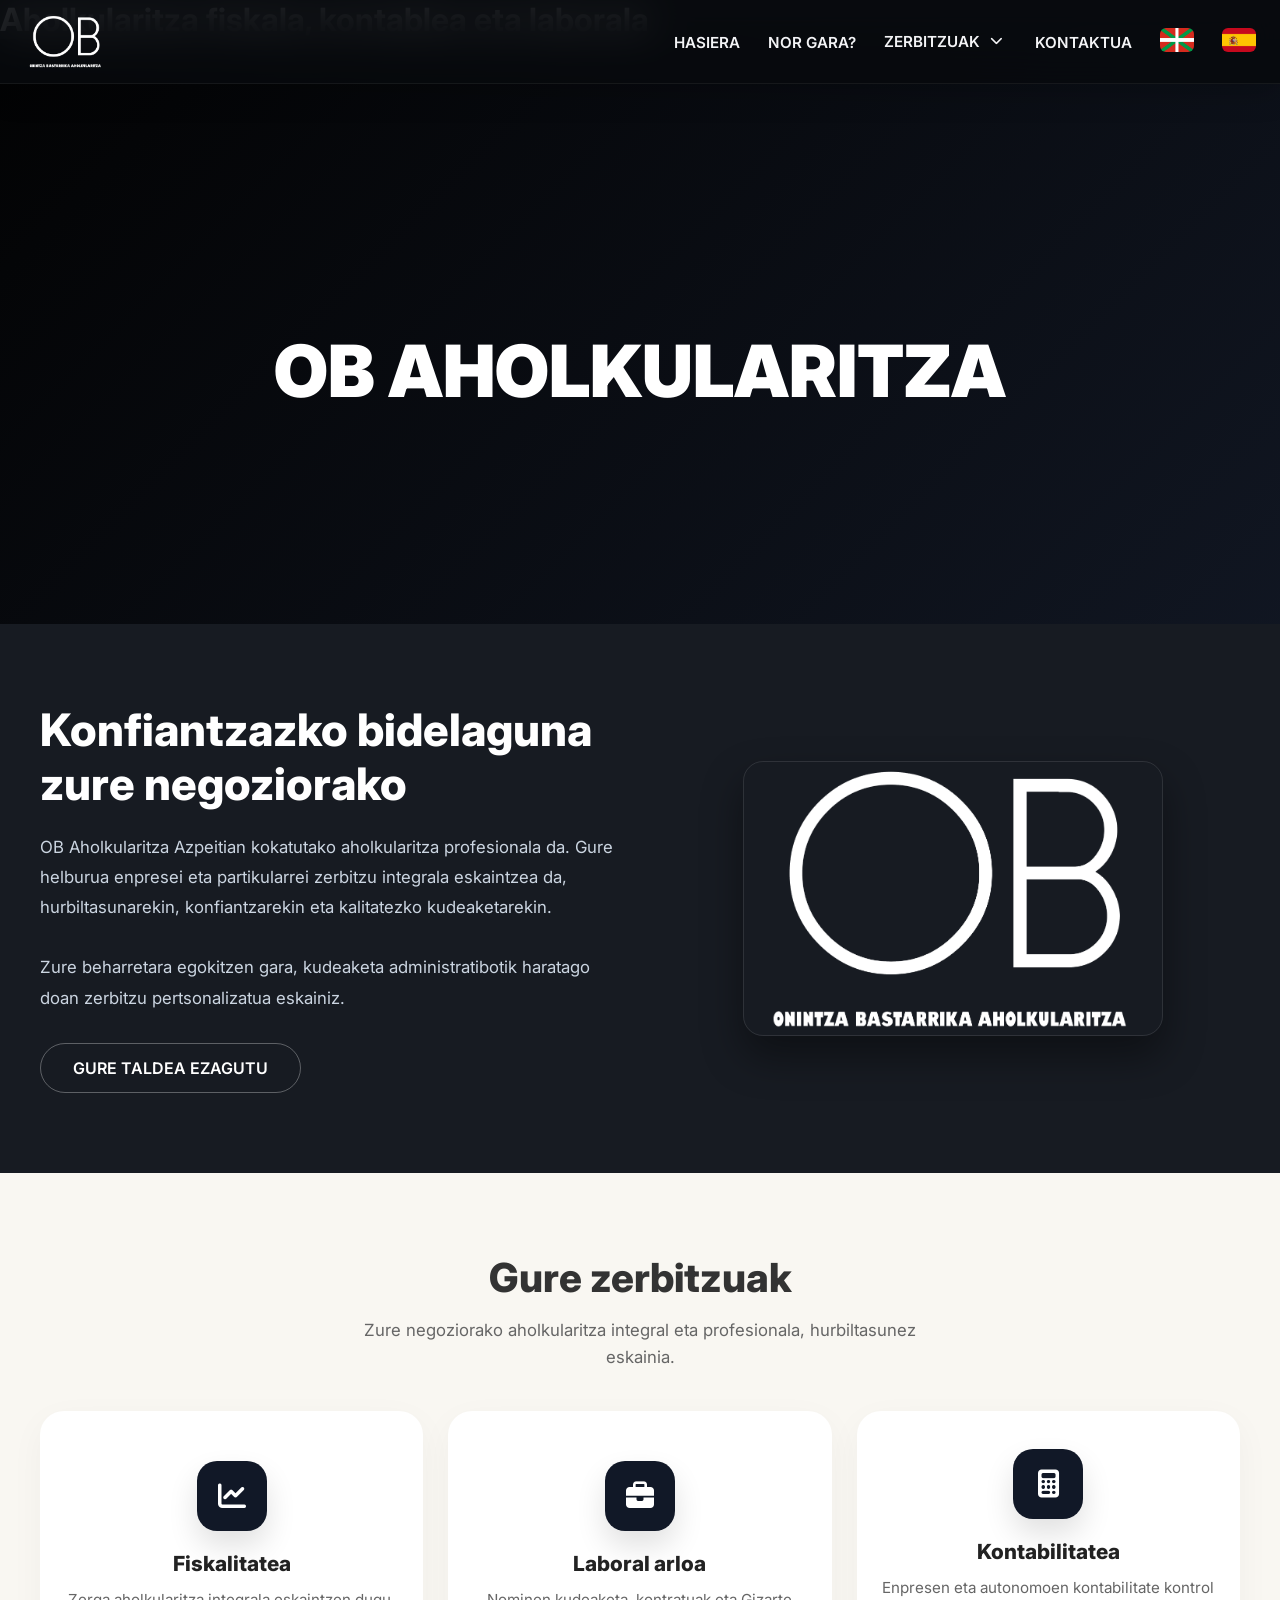
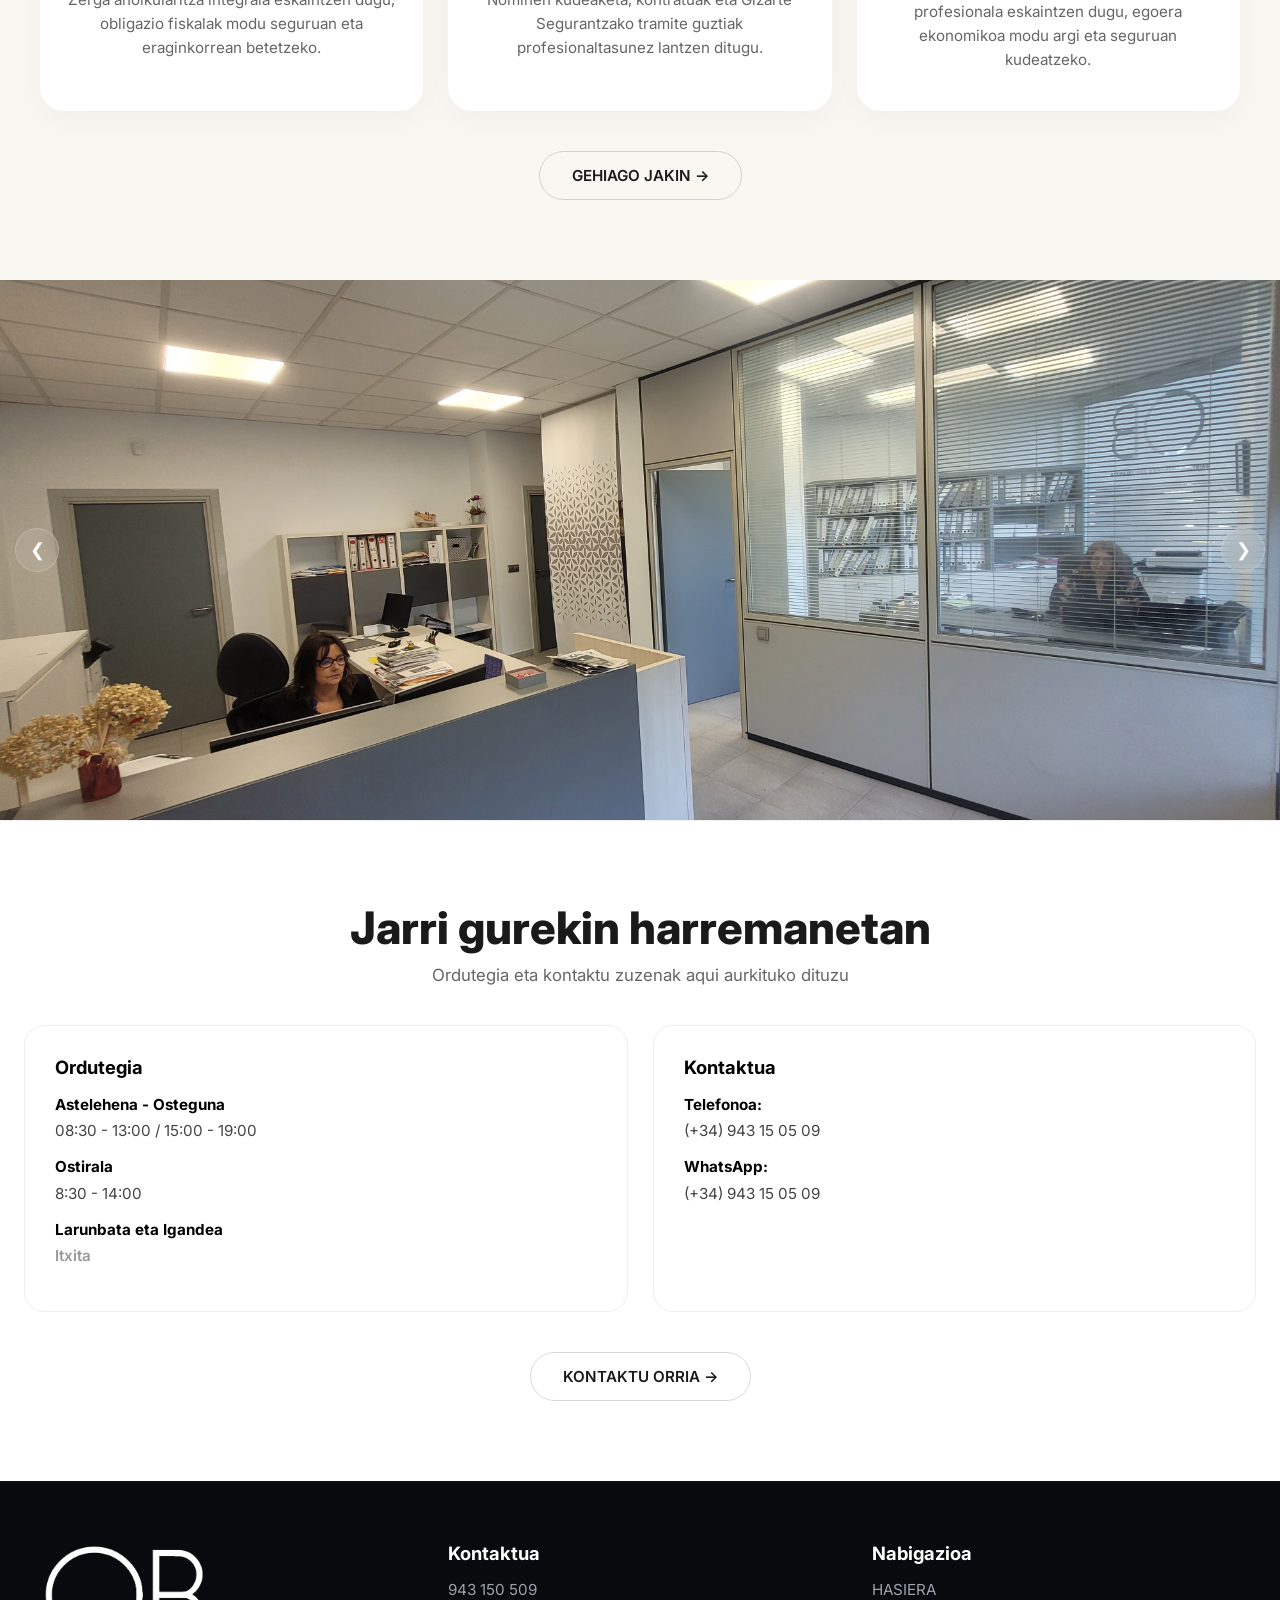
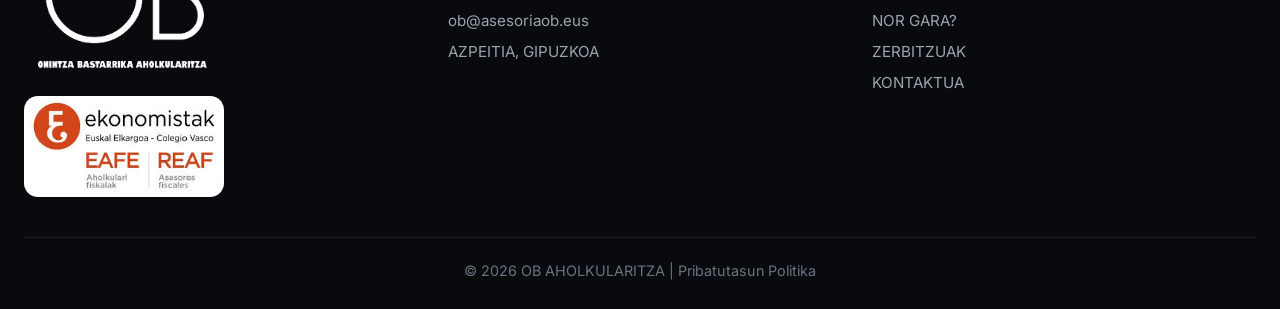
==== index.html @ 17cd87c2 "WEB-A IGO" ====
<!DOCTYPE html>
<html lang="eu">

<head>
    <meta charset="UTF-8">
    <meta name="viewport" content="width=device-width, initial-scale=1.0">
    <title>OB AHOLKULARITZA</title>
    <meta name="description" content="OB Aholkularitza: enpresa eta autonomoentzako zerbitzu fiskalak, kontableak eta laboralak Gipuzkoan.">

<h1>Aholkularitza fiskala, kontablea eta laborala</h1>

    <link rel="preconnect" href="https://fonts.googleapis.com">
    <link href="https://fonts.googleapis.com/css2?family=Inter:wght=300;400;500;600;700;800;900&display=swap" rel="stylesheet">
    <link rel="stylesheet" href="https://cdnjs.cloudflare.com/ajax/libs/font-awesome/6.5.2/css/all.min.css">

    <style>
        /* RESET & BASE */
        * {
            margin: 0;
            padding: 0;
            box-sizing: border-box;
        }

        html {
            scroll-behavior: smooth;
        }

        body {
            font-family: 'Inter', sans-serif;
            background: #0f1115;
            color: #f3f4f6;
            overflow-x: hidden;
        }

        /* NAVBAR ("Nor Gara" orrialdeko bertsio berbera, zabalera osoa %100) */
        .navbar {
            position: fixed;
            top: 0;
            left: 0;
            width: 100%;
            z-index: 999;
            background: rgba(8,10,14,0.85);
            backdrop-filter: blur(20px);
            border-bottom: 1px solid rgba(255,255,255,0.06);
            box-shadow: 0 10px 30px rgba(0,0,0,0.18);
        }

        .nav-container {
            max-width: 1400px;
            margin: 0 auto; /* Edukia barruan zentratzen du zabalera handietan */
            padding: 14px 24px;
            display: flex;
            justify-content: space-between;
            align-items: center;
            width: 100%;
        }

        .logo img {
            height: 55px;
            display: block;
            transition: .3s;
        }

        /* HAMBURGER MENU BOTOIA */
        .menu-toggle {
            display: none;
            background: transparent;
            border: none;
            color: white;
            font-size: 24px;
            cursor: pointer;
        }

        .nav-menu {
            display: flex;
            align-items: center;
            gap: 28px;
            list-style: none;
        }

        .nav-menu a {
            text-decoration: none;
            color: #f3f4f6;
            font-weight: 600;
            font-size: 0.95rem;
            position: relative;
            transition: .3s;
        }

        .nav-menu a:hover {
            color: white;
        }

        .nav-menu > li > a::after {
            content: "";
            position: absolute;
            left: 0;
            bottom: -7px;
            width: 0%;
            height: 2px;
            background: #d1d5db;
            transition: .3s;
        }

        .nav-menu > li > a:hover::after {
            width: 100%;
        }

        /* DROPDOWN */
        .dropdown {
            position: relative;
            display: flex;
            align-items: center;
            gap: 6px;
        }

        .dropdown-toggle-icon {
            cursor: pointer;
            color: #f3f4f6;
            transition: transform .3s ease;
            font-size: 0.8rem;
            padding: 4px;
        }

        .dropdown-menu {
            position: absolute;
            top: calc(100% + 14px);
            left: 50%;
            transform: translateX(-50%) translateY(10px);
            min-width: 280px;
            background: rgba(15,17,21,0.98);
            backdrop-filter: blur(18px);
            border: 1px solid rgba(255,255,255,0.08);
            border-radius: 16px;
            padding: 10px;
            list-style: none;
            opacity: 0;
            visibility: hidden;
            transition: .3s ease;
            box-shadow: 0 25px 60px rgba(0,0,0,0.35);
        }

        /* Ordenagailuko bertsiorako Hover efektua */
        @media (min-width: 851px) {
            .dropdown:hover .dropdown-menu {
                opacity: 1;
                visibility: visible;
                transform: translateX(-50%) translateY(0);
            }
            .dropdown:hover .dropdown-toggle-icon {
                transform: rotate(180deg);
            }
        }

        .dropdown-menu a {
            display: block;
            padding: 12px 14px;
            border-radius: 10px;
            color: #d1d5db;
            font-weight: 500;
        }

        .dropdown-menu a:hover {
            background: rgba(255,255,255,0.06);
            color: white;
            transform: translateX(4px);
        }

        /* =========================================
           INDEX ORRIALDEKO EDUKIA ETA RESPONSIVE-A
        ========================================= */
        
        /* HERO SECTION */
        .hero {
            position: relative;
            min-height: 65vh;
            display: flex;
            justify-content: center;
            align-items: center;
            text-align: center;
            padding: 140px 20px 60px;
        }

        .hero-video {
            position: absolute;
            inset: 0;
            width: 100%;
            height: 100%;
            object-fit: cover;
        }

        .hero-overlay {
            position: absolute;
            inset: 0;
            background: linear-gradient(135deg, rgba(0,0,0,.85), rgba(17,24,39,.70));
        }

        .hero-content {
            position: relative;
            z-index: 2;
            width: 100%;
            max-width: 800px;
        }

        .hero h1 {
            font-size: clamp(2.2rem, 6vw, 4.5rem);
            font-weight: 900;
            line-height: 1.2;
            color: white;
        }

        /* SECTION GLOBAL */
        section {
            padding: 80px 24px;
        }

        .container {
            max-width: 1300px;
            margin: auto;
            width: 100%;
        }

        /* INTRO ABOUT */
        .intro-about {
            width: 100%;
            background: #171b22;
        }

        .intro-container {
            max-width: 1200px;
            margin: 0 auto;
            display: flex;
            align-items: center;
            gap: 50px;
        }

        .intro-content {
            flex: 1;
            min-width: 300px;
        }

        .intro-content h2 {
            font-size: clamp(1.8rem, 4vw, 2.8rem);
            font-weight: 800;
            line-height: 1.2;
            margin-bottom: 20px;
            color: #ffffff;
        }

        .intro-text {
            color: #cbd5e1;
            line-height: 1.8;
            font-size: 1.05rem;
            margin-bottom: 30px;
        }

        .intro-image-wrapper {
            flex: 1;
            min-width: 300px;
            display: flex;
            justify-content: center;
        }

        .intro-image-wrapper img {
            width: 100%;
            max-width: 420px;
            height: auto;
            border-radius: 20px;
            box-shadow: 0 20px 40px rgba(0,0,0,0.4);
            border: 1px solid rgba(255,255,255,0.1);
        }

        .btn-intro {
            display: inline-block;
            padding: 14px 32px;
            background: transparent;
            color: white;
            border: 1px solid rgba(255,255,255,0.3);
            border-radius: 50px;
            text-decoration: none;
            font-weight: 600;
            transition: 0.3s all ease;
        }

        .btn-intro:hover {
            background: white;
            color: #0f1115;
            transform: translateY(-3px);
        }

        /* SERVICES SECTION */
        .services-section {
            background-color: #f9f7f2;
            text-align: center;
        }

        .services-header h2 {
            font-size: clamp(1.8rem, 4vw, 2.5rem);
            color: #333;
            margin-bottom: 15px;
            font-weight: 800;
        }

        .services-header p {
            color: #666;
            max-width: 600px;
            margin: 0 auto 40px;
            font-size: 1.05rem;
            line-height: 1.6;
        }

        .services-grid {
            display: grid;
            grid-template-columns: repeat(auto-fit, minmax(280px, 1fr));
            gap: 25px;
            max-width: 1200px;
            margin: 0 auto;
        }

        .service-card {
            display: flex;
            flex-direction: column;
            align-items: center;
            justify-content: center;
            text-align: center;
            background: #ffffff;
            padding: 35px 25px;
            border-radius: 24px;
            box-shadow: 0 10px 35px rgba(0,0,0,0.04);
            transition: transform .3s ease, box-shadow .3s ease;
            min-height: 300px;
        }

        .service-card:hover {
            transform: translateY(-6px);
            box-shadow: 0 20px 45px rgba(0,0,0,0.08);
        }

        .service-card i {
            width: 70px;
            height: 70px;
            display: flex;
            align-items: center;
            justify-content: center;
            border-radius: 20px;
            background: #111827;
            color: white;
            font-size: 28px;
            margin-bottom: 20px;
            box-shadow: 0 15px 30px rgba(0,0,0,0.12);
        }

        .service-card h3 {
            font-size: 1.3rem;
            margin-bottom: 12px;
            color: #222;
            font-weight: 800;
        }

        .service-card p {
            color: #666;
            line-height: 1.6;
            font-size: 0.95rem;
        }

        .services-footer {
            display: flex;
            justify-content: center;
            margin-top: 40px;
            width: 100%;
        }

        .btn-intro-dark {
            display: inline-block;
            padding: 14px 32px;
            background: transparent;
            color: #1a1a1a;
            border: 1px solid rgba(0,0,0,0.15);
            border-radius: 50px;
            text-decoration: none;
            font-weight: 600;
            font-size: 0.95rem;
            transition: all 0.3s ease;
        }

        .btn-intro-dark:hover {
            background: #1a1a1a;
            color: #ffffff;
            transform: translateY(-3px);
        }

        /* CAROUSEL */
    .carousel-full {
    width: 100%;
    height: 60vh;
    min-height: 420px;
    max-height: 650px;
    padding: 0;
    overflow: hidden;
    position: relative;
    background: #0a0c10;
}

        .carousel-wrapper {
            width: 100%;
            height: 100%;
            position: relative;
        }
.carousel-track img {
    position: absolute;
    inset: 0;
    width: 100%;
    height: 100%;
    object-fit: cover;
    object-position: center center;
    opacity: 0;
    transition: opacity 0.8s ease-in-out;
}

        .carousel-track img.active {
            opacity: 1;
        }

        .carousel-btn {
            position: absolute;
            top: 50%;
            transform: translateY(-50%);
            background: rgba(255, 255, 255, 0.1);
            backdrop-filter: blur(8px);
            border: 1px solid rgba(255, 255, 255, 0.2);
            color: white;
            font-size: 18px;
            width: 44px;
            height: 44px;
            border-radius: 50%;
            cursor: pointer;
            z-index: 10;
            transition: 0.3s;
            display: flex;
            align-items: center;
            justify-content: center;
        }

        .carousel-btn:hover {
            background: rgba(255, 255, 255, 0.3);
        }

        .carousel-btn.prev { left: 15px; }
        .carousel-btn.next { right: 15px; }

        /* CONTACT / CTA */
        .cta-full {
            width: 100%;
            background: #ffffff;
            text-align: center;
            border-top: 1px solid #f0f0f0;
        }

        .cta-full h2 {
            font-size: clamp(1.8rem, 4vw, 2.8rem);
            font-weight: 800;
            color: #1a1a1a;
            margin-bottom: 10px;
        }

        .cta-full p {
            color: #666;
            font-size: 1.05rem;
            margin-bottom: 40px;
        }

        .contact-grid {
            display: grid;
            grid-template-columns: repeat(auto-fit, minmax(280px, 1fr));
            gap: 25px;
            margin-bottom: 40px;
            text-align: left;
        }

        .contact-card {
            background: #ffffff;
            padding: 30px;
            border-radius: 20px;
            border: 1px solid #eeeeee;
        }

        .contact-card h3 {
            margin-bottom: 15px;
            font-size: 1.15rem;
            color: #000;
            display: flex;
            align-items: center;
            gap: 10px;
        }

        .contact-card p {
            margin-bottom: 12px;
            color: #444;
            font-size: 0.95rem;
            line-height: 1.6;
        }

        .contact-card p strong {
            color: #000;
            display: block;
            margin-bottom: 2px;
        }

        .btn-unified-light {
            display: inline-flex;
            align-items: center;
            gap: 12px;
            padding: 14px 32px;
            background: transparent;
            color: #1a1a1a; 
            border: 1px solid rgba(0,0,0,0.15);
            border-radius: 50px;
            text-decoration: none;
            font-weight: 600;
            font-size: 0.95rem;
            transition: all 0.3s ease;
        }

        .btn-unified-light:hover {
            background: #1a1a1a;
            color: #ffffff;
        }

        /* FOOTER */
        footer {
            background: #080a0d;
            padding: 60px 24px 30px;
            border-top: 1px solid rgba(255,255,255,0.05);
        }

        .footer-grid {
            display: grid;
            grid-template-columns: repeat(auto-fit, minmax(220px, 1fr));
            gap: 40px;
        }

        .footer-logo img {
            width: 100%;
            max-width: 200px;
            height: auto;
        }

        .footer-title {
            font-size: 1.15rem;
            margin-bottom: 16px;
            font-weight: 700;
            color: white;
        }

        .footer-links {
            list-style: none;
        }

        .footer-links li {
            margin-bottom: 12px;
            color: #9ca3af;
            font-size: 0.95rem;
        }

        .footer-links a {
            color: #9ca3af;
            text-decoration: none;
            transition: 0.3s;
        }

        .footer-links a:hover {
            color: white;
        }

        .footer-bottom {
            margin-top: 40px;
            padding-top: 24px;
            border-top: 1px solid rgba(255,255,255,0.08);
            text-align: center;
            color: #6b7280;
            font-size: 0.9rem;
        }
        .footer-bottom a {
    color: inherit;
    text-decoration: none;
}

.footer-bottom a:hover {
    opacity: 0.8;
}

        /* RESPONSIVE MEDIA QUERIES ("Nor Gara" logikarekin sinkronizatua) */
        @media (max-width: 850px) {
            .menu-toggle {
                display: block;
            }

            .logo img {
                height: 45px;
            }

            .dropdown {
                flex-wrap: wrap;
                justify-content: space-between;
            }

            .nav-menu {
                position: absolute;
                top: 100%;
                left: 0;
                width: 100%;
                background: #0f1115;
                flex-direction: column;
                align-items: flex-start;
                padding: 24px;
                gap: 20px;
                border-bottom: 1px solid rgba(255,255,255,0.1);
                opacity: 0;
                visibility: hidden;
                transform: translateY(-10px);
                transition: .3s ease;
                max-height: 80vh;
                overflow-y: auto;
            }

            .nav-menu.active {
                opacity: 1;
                visibility: visible;
                transform: translateY(0);
            }

            .nav-menu li {
                width: 100%;
            }

            .nav-menu a {
                display: inline-block;
                width: auto;
                padding: 8px 0;
                font-size: 1.1rem;
            }

            #menuitem-lang-eu, #menuitem-lang-es {
                display: inline-block;
                width: auto;
                margin-right: 15px;
            }

            /* Dropdown mugikorreko bertsio garbia */
            .dropdown-menu {
                position: static;
                transform: none;
                opacity: 1;
                visibility: visible;
                max-height: 0;
                overflow: hidden;
                padding: 0;
                border: none;
                background: transparent;
                box-shadow: none;
                transition: max-height 0.3s ease;
                width: 100%;
            }

            .dropdown.active .dropdown-menu {
                max-height: 400px;
                padding: 10px 0 0 15px;
            }

            .dropdown.active .dropdown-toggle-icon {
                transform: rotate(180deg);
            }

            .dropdown-menu a {
                padding: 10px 0;
                width: 100%;
            }

            /* Edukien moldaketak bertsio mugikorrerako */
            .hero {
                padding-top: 110px;
                min-height: 50vh;
            }
            .intro-container {
                flex-direction: column-reverse;
                text-align: center;
                gap: 30px;
            }
            .carousel-full {
                height: 300px;
            }
        }

        @media (max-width: 640px) {
            .hero {
                padding-top: 120px;
            }
        }
    </style>
</head>

<body>

    <nav class="navbar">
        <div class="nav-container">
            <a href="#" class="logo">
                <img src="Media/terrealdayazpeitia/dayvo/logo-ong.png" alt="Logo">
            </a>

            <button class="menu-toggle" id="mobile-menu-btn">
                <i class="fa-solid fa-bars"></i>
            </button>

            <ul class="nav-menu" id="nav-links">
                <li><a href="index.html" data-i18n="menu_home">HASIERA</a></li>
                <li><a href="quienes-somos.html" data-i18n="menu_about">Nor Gara?</a></li>
                
                <li class="dropdown" id="services-dropdown">
                    <a href="servicios.html">
                        <span data-i18n="menu_services">Zerbitzuak</span>
                    </a>
                    <i class="fa-solid fa-chevron-down dropdown-toggle-icon" id="dropdown-arrow"></i>
                    
                    <ul class="dropdown-menu">
                        <li><a href="dirulaguntzak.html" data-i18n="service_grants_title">Diru laguntzak</a></li>
                        <li><a href="kontabilitatea.html" data-i18n="service_accounting_title">Kontabilitatea</a></li>
                        <li><a href="jubilazioa.html" data-i18n="service_retirement_title">Jubilazioa, aitatasuna eta amatasuna</a></li>
                        <li><a href="lanahol.html" data-i18n="service_labor_title">Laboral arloa</a></li>
                        <li><a href="zerga.html" data-i18n="service_tax_title">Fiskalitatea</a></li>
                        <li><a href="errenta.html" data-i18n="service_renta_title">Errenta</a></li>
                    </ul>
                </li>

                <li><a href="contacto.html" data-i18n="menu_contact">Kontaktua</a></li>
                <li id="menuitem-lang-eu">
                    <a href="#" data-lang="eu" title="Euskara">
                        <img src="Media/terrealdayazpeitia/dayvo/euskera.jpg" alt="Euskara" style="width:34px;height:24px;border-radius:6px;">
                    </a>
                </li>
                <li id="menuitem-lang-es">
                    <a href="#" data-lang="es" title="Castellano">
                        <img src="Media/terrealdayazpeitia/dayvo/españa.jpg" alt="Castellano" style="width:34px;height:24px;border-radius:6px;">
                    </a>
                </li>
            </ul>
        </div>
    </nav>

    <section class="hero">
        <video autoplay muted loop playsinline class="hero-video">
            <source src="Media/terrealdayazpeitia/dayvo/lv_0_20260527085107.mp4">
        </video>
        <div class="hero-overlay"></div>
        <div class="hero-content">
            <h1 data-i18n="hero_title">OB AHOLKULARITZA</h1>
        </div>
    </section>

    <section class="intro-about">
        <div class="intro-container">
            <div class="intro-content">
                <h2 data-i18n="intro_title">Konfiantzazko bidelaguna zure negoziorako</h2>
                <p class="intro-text" data-i18n="intro_desc">
                    OB Aholkularitza Azpeitian kokatutako aholkularitza profesionala da. 
                    Gure helburua enpresei eta partikularrei zerbitzu integrala eskaintzea da, 
                    hurbiltasunarekin, konfiantzarekin eta kalitatezko kudeaketarekin.
                    <br><br>
                    Zure beharretara egokitzen gara, kudeaketa administratibotik haratago doan zerbitzu pertsonalizatua eskainiz.
                </p>
                <div>
                   <a href="quienes-somos.html" class="btn-intro" data-i18n="indexteam">GURE TALDEA EZAGUTU</a>
                </div>
            </div>
            <div class="intro-image-wrapper">
                <img src="Media/terrealdayazpeitia/dayvo/logo-ong.png" alt="OB Aholkularitza taldea">
            </div>
        </div>
    </section>

    <section class="services-section">
        <div class="container">
            <div class="services-header">
                <h2 data-i18n="services_title">Gure zerbitzuak</h2>
                <p data-i18n="services_subtitle">Zure negoziorako aholkularitza integral eta profesionala...</p>
            </div>
            <div class="services-grid">
                <div class="service-card">
                    <i class="fa-solid fa-chart-line"></i>
                    <h3 data-i18n="service_tax_title">Zerga Aholkularitza</h3>
                    <p data-i18n="service_tax_desc">Zure enpresaren kudeaketa klasiko optimoa bermatzeko zerbitzu espezializatua.</p>
                </div>
                <div class="service-card">
                    <i class="fa-solid fa-briefcase"></i>
                    <h3 data-i18n="service_labor_title">Lan Aholkularitza</h3>
                    <p data-i18n="service_labor_desc">Nominak, kontratuak eta lan-legepeko kudeaketa guztia zure ordez egiten duku.</p>
                </div>
                <div class="service-card">
                    <i class="fa-solid fa-calculator"></i>
                    <h3 data-i18n="service_accounting_title">Kontabilitatea</h3>
                    <p data-i18n="service_accounting_desc">Zure enpresaren kontabilitate kudeaketa zehatza eta eguneratua eskaintzen dugu.</p>
                </div>
            </div>
            <div class="services-footer">
                <a href="servicios.html" class="btn-intro-dark" data-i18n="btn_more">GEHIAGO JAKIN →</a>
            </div>
        </div>
    </section>

    <section class="carousel-full">
        <div class="carousel-wrapper">
            <button class="carousel-btn prev">&#10094;</button>
            <div class="carousel-track">
                <img src="Media/terrealdayazpeitia/dayvo/OFIZINAA.jpg" class="active" alt="Slide 1">
                <img src="Media/terrealdayazpeitia/dayvo/KANPOA.jpg" alt="Slide 2">
                <img src="https://asepyme.com/wp-content/uploads/2023/07/que-es-una-asesoria-contable.png" alt="Slide 3">
            </div>
            <button class="carousel-btn next">&#10095;</button>
        </div>
    </section>

    <section class="cta-full">
        <div class="container">
            <h2 data-i18n="cta_title">Jarri gurekin harremanetan</h2>
            <p data-i18n="cta_subtitle">Ordutegia eta kontaktu zuzenak amazonen aurkituko dituzu</p>

            <div class="contact-grid">
                <div class="contact-card">
                    <h3 data-i18n="hours_title"><i class="far fa-clock"></i> Ordutegia</h3>
                    <p>
                        <strong data-i18n="days_mon_thu">Astelehena - Osteguna</strong>
                        08:30 - 13:00 / 15:00 - 19:00
                    </p>
                    <p>
                        <strong data-i18n="day_fri">Ostirala</strong>
                        8:30 - 14:00
                    </p>
                    <p>
                        <strong data-i18n="days_weekend">Larunbata eta Igandea</strong>
                        <span data-i18n="status_closed" style="color: #999; font-weight: 600;">Itxita</span>
                    </p>
                </div>

                <div class="contact-card">
                    <h3 data-i18n="contact_title"><i class="far fa-envelope"></i> Kontaktua</h3>
                    <p>
                        <strong data-i18n="label_phone">Telefonoa:</strong>
                        (+34) 943 15 05 09
                    </p>
                    <p>
                        <strong style="color: #000; display: block;">WhatsApp:</strong>
                        (+34) 943 15 05 09
                    </p>
                </div>
            </div>

            <div>
                <a href="contacto.html" class="btn-unified-light" data-i18n="btn_contact_page">
                    KONTAKTUA ORRIA <span>→</span>
                </a>
            </div>
        </div>
    </section>

    <footer>
        <div class="container">
            <div class="footer-grid">
                <div class="footer-logo">
                    <img src="Media/terrealdayazpeitia/dayvo/logo-ong.png" alt="OB Logo">
                    <img src="Media/terrealdayazpeitia/dayvo/REAF.jpeg" alt="REAF" style="width:200px; margin-top:20px; border-radius:14px; display:block;">
                </div>

                <div>
                    <h3 class="footer-title" data-i18n="contact_title">Kontaktua</h3>
                    <ul class="footer-links">
                        <li>943 150 509</li>
                        <li>ob@asesoriaob.eus</li>
                        <li data-i18n="footer_address">Azpeitia, Gipuzkoa</li>
                    </ul>
                </div>

                <div>
                    <h3 class="footer-title" data-i18n="footer_nav">Nabigazioa</h3>
                    <ul class="footer-links">
                        <li><a href="index.html" data-i18n="menu_home">HASIERA</a></li>
                        <li><a href="quienes-somos.html" data-i18n="menu_about">NOR GARA?</a></li>
                        <li><a href="servicios.html" data-i18n="menu_services">ZERBITZUAK</a></li>
                        <li><a href="contacto.html" data-i18n="menu_contact">KONTAKTUA</a></li>
                    </ul>
                </div>
            </div>

            <div class="footer-bottom">
    &copy; 2026 OB AHOLKULARITZA |
    <a href="politika.html" data-i18n="privacy_policy">
        Pribatutasun Politika
    </a>
</div>
            
        </div>
    </footer>

    <script>
        // MUGIKORREKO MENUA LOGIKA
        const mobileMenuBtn = document.getElementById('mobile-menu-btn');
        const navLinks = document.getElementById('nav-links');
        const servicesDropdown = document.getElementById('services-dropdown');
        const dropdownArrow = document.getElementById('dropdown-arrow');

        mobileMenuBtn.addEventListener('click', () => {
            navLinks.classList.toggle('active');
            const icon = mobileMenuBtn.querySelector('i');
            if (navLinks.classList.contains('active')) {
                icon.className = 'fa-solid fa-xmark';
            } else {
                icon.className = 'fa-solid fa-bars';
                servicesDropdown.classList.remove('active');
            }
        });

        if (dropdownArrow) {
            dropdownArrow.addEventListener('click', function(e) {
                if (window.innerWidth <= 850) {
                    e.preventDefault();
                    e.stopPropagation(); 
                    servicesDropdown.classList.toggle('active');
                }
            });
        }

        // ITZULPENAK fitxategitik kargatzeko logika
        let lang = localStorage.getItem("lang") || "eu";
        const urlLang = new URLSearchParams(window.location.search).get("lang");

        if (urlLang) {
            lang = urlLang;
            localStorage.setItem("lang", lang);
        }

        fetch(`lang/${lang}.json`)
            .then(response => response.json())
            .then(translations => {
                document.querySelectorAll("[data-i18n]").forEach(element => {
                    const key = element.getAttribute("data-i18n");
                    if (translations[key]) {
                        element.innerHTML = translations[key];
                    }
                });
            }).catch(err => console.error("Errorea hizkuntza fitxategia kargatzean:", err));

        document.querySelectorAll("[data-lang]").forEach(link => {
            link.addEventListener("click", function (e) {
                e.preventDefault();
                const selectedLang = this.getAttribute("data-lang");
                localStorage.setItem("lang", selectedLang);
                location.reload();
            });
        });

        // CAROUSEL LOGIKA
        const slides = document.querySelectorAll('.carousel-track img');
        const btnNext = document.querySelector('.carousel-btn.next');
        const btnPrev = document.querySelector('.carousel-btn.prev');
        let carouselIndex = 0;

        function erakutsiIrudia(n) {
            slides.forEach(slide => slide.classList.remove('active'));
            if(slides[n]) slides[n].classList.add('active');
        }

        if(btnNext && btnPrev && slides.length > 0) {
            btnNext.addEventListener('click', () => {
                carouselIndex = (carouselIndex + 1) % slides.length;
                erakutsiIrudia(carouselIndex);
            });

            btnPrev.addEventListener('click', () => {
                carouselIndex = (carouselIndex - 1 + slides.length) % slides.length;
                erakutsiIrudia(carouselIndex);
            });

            setInterval(() => {
                carouselIndex = (carouselIndex + 1) % slides.length;
                erakutsiIrudia(carouselIndex);
            }, 5000);
        }
    </script>
</body>
</html>
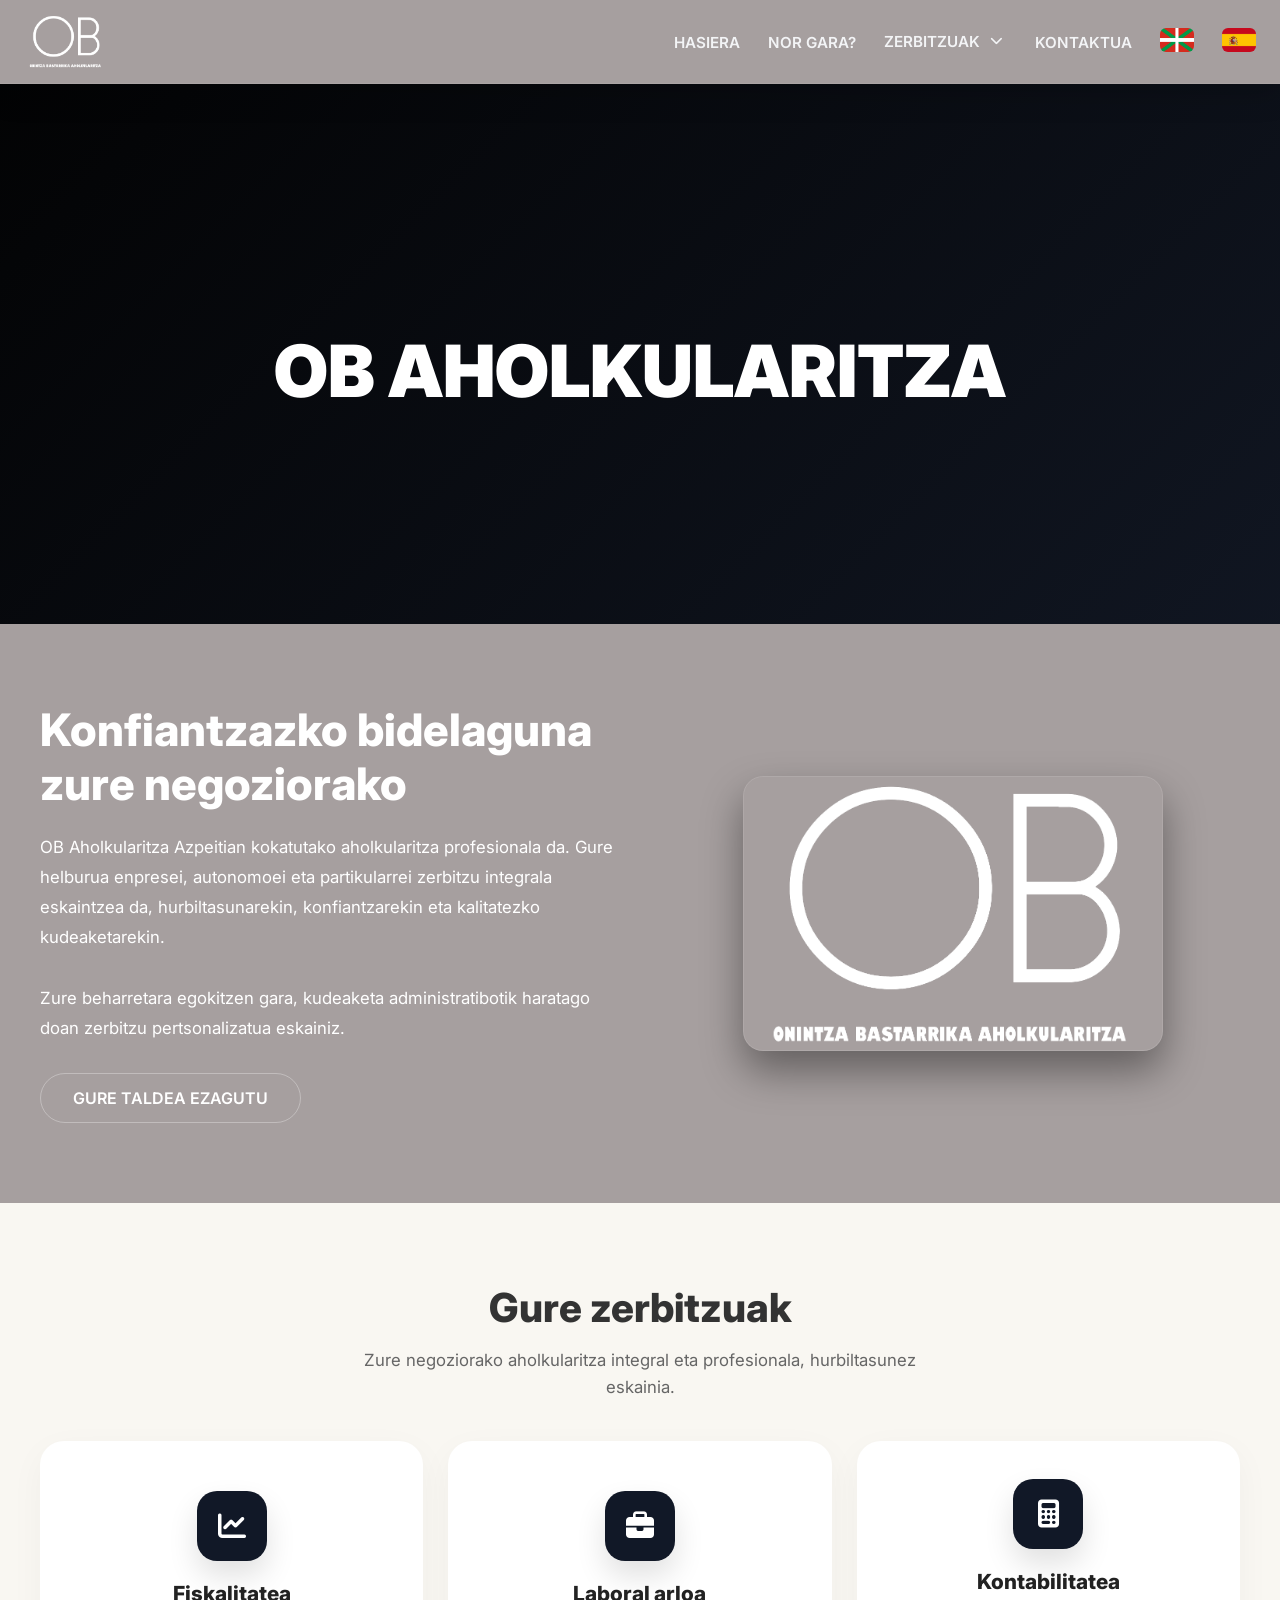
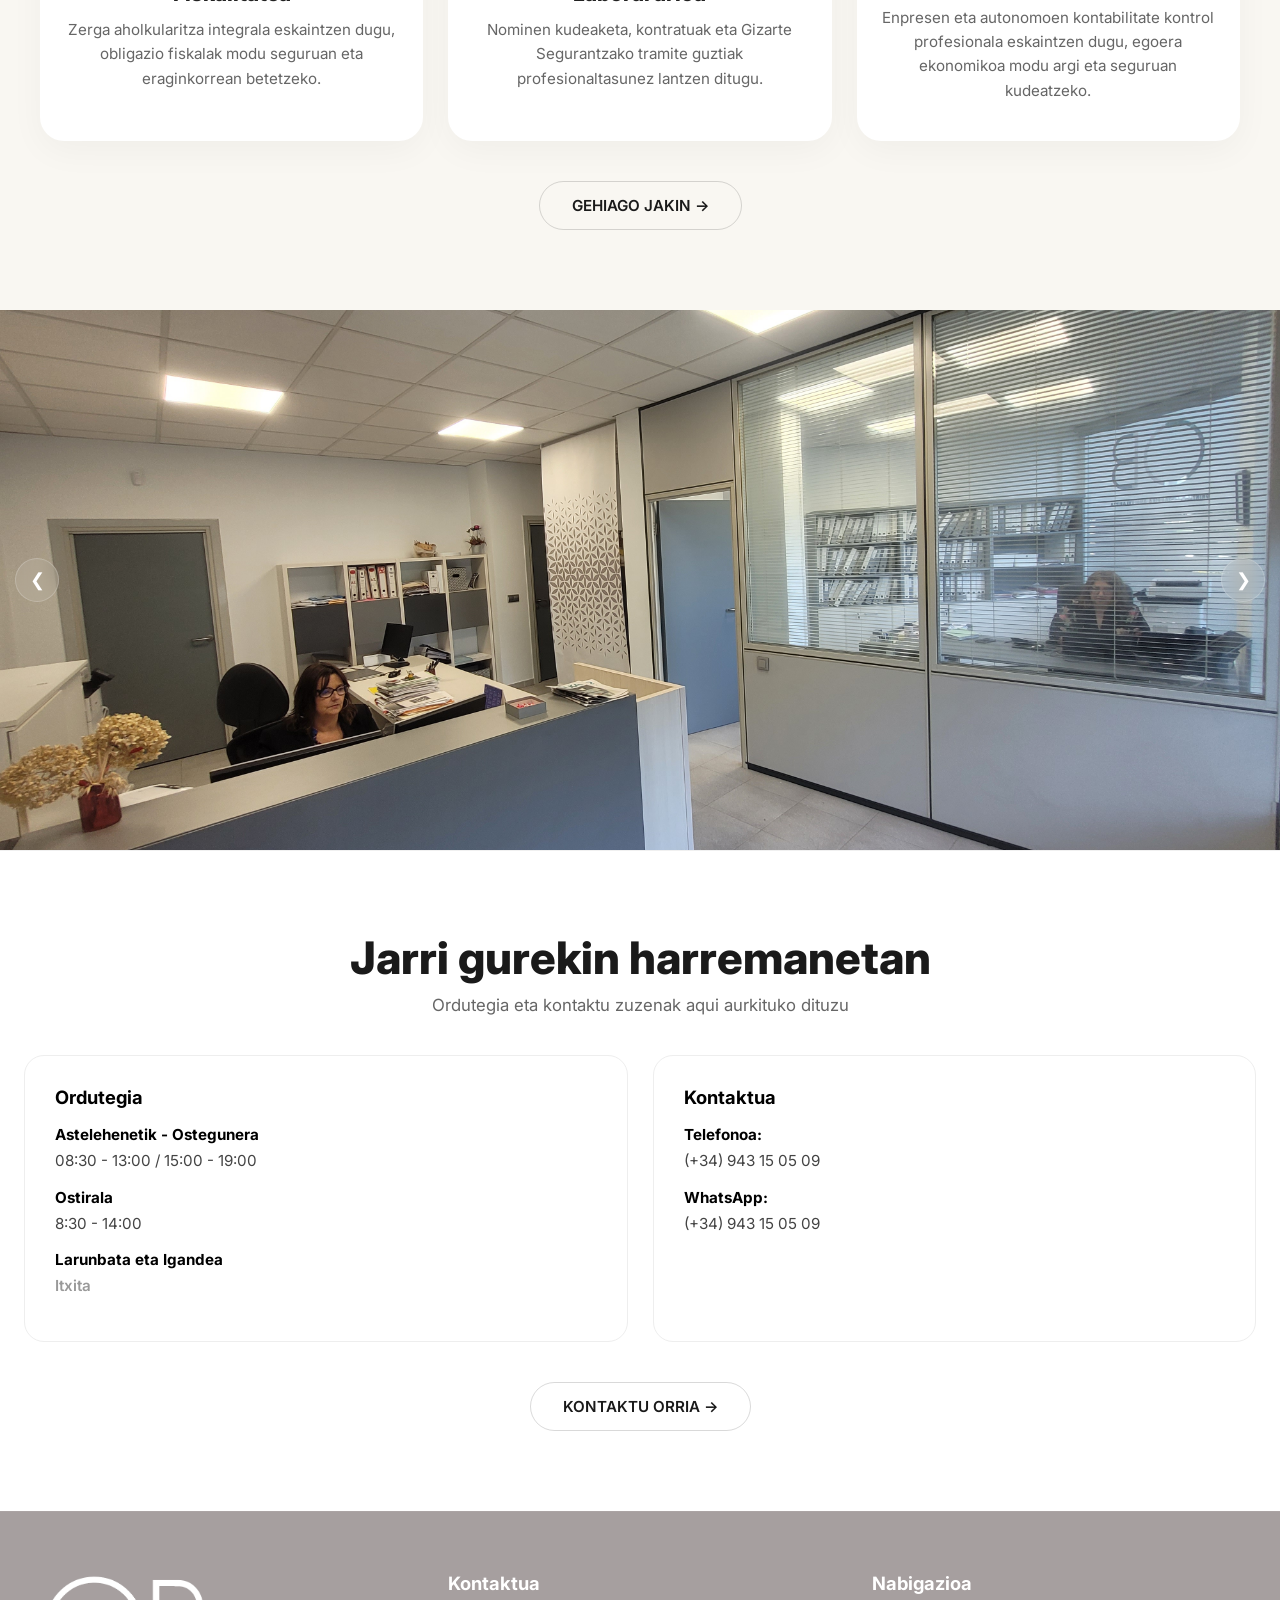
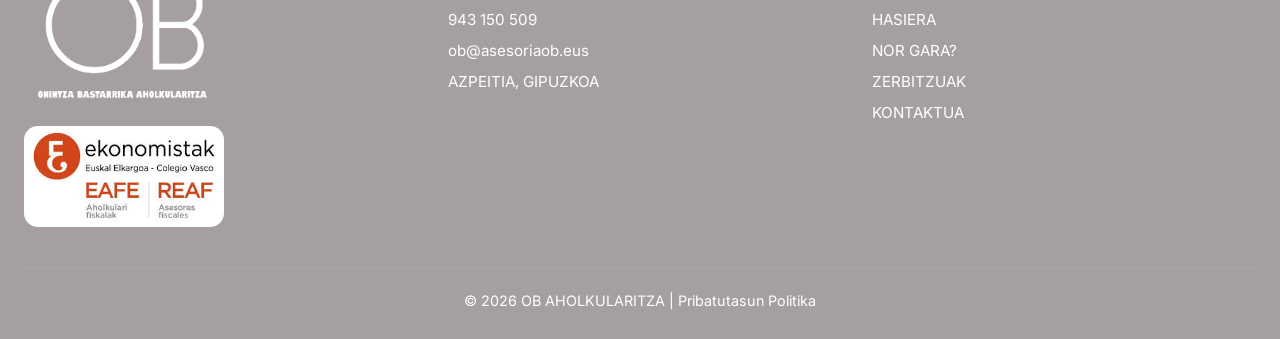
==== commit 7b877a69: "Aldaketak egin dira" ====
--- a/index.html
+++ b/index.html
@@ -39,7 +39,7 @@
             left: 0;
             width: 100%;
             z-index: 999;
-            background: rgba(8,10,14,0.85);
+            background: #A69F9F;
             backdrop-filter: blur(20px);
             border-bottom: 1px solid rgba(255,255,255,0.06);
             box-shadow: 0 10px 30px rgba(0,0,0,0.18);
@@ -128,7 +128,7 @@
             left: 50%;
             transform: translateX(-50%) translateY(10px);
             min-width: 280px;
-            background: rgba(15,17,21,0.98);
+            background: #A69F9F;
             backdrop-filter: blur(18px);
             border: 1px solid rgba(255,255,255,0.08);
             border-radius: 16px;
@@ -156,7 +156,7 @@
             display: block;
             padding: 12px 14px;
             border-radius: 10px;
-            color: #d1d5db;
+            color:white;
             font-weight: 500;
         }
 
@@ -223,7 +223,7 @@
         /* INTRO ABOUT */
         .intro-about {
             width: 100%;
-            background: #171b22;
+            background: #A69F9F;
         }
 
         .intro-container {
@@ -248,7 +248,7 @@
         }
 
         .intro-text {
-            color: #cbd5e1;
+            color: #ffffff;
             line-height: 1.8;
             font-size: 1.05rem;
             margin-bottom: 30px;
@@ -309,13 +309,7 @@
             line-height: 1.6;
         }
 
-        .services-grid {
-            display: grid;
-            grid-template-columns: repeat(auto-fit, minmax(280px, 1fr));
-            gap: 25px;
-            max-width: 1200px;
-            margin: 0 auto;
-        }
+       
 
         .service-card {
             display: flex;
@@ -528,7 +522,7 @@
 
         /* FOOTER */
         footer {
-            background: #080a0d;
+            background: #A69F9F;
             padding: 60px 24px 30px;
             border-top: 1px solid rgba(255,255,255,0.05);
         }
@@ -558,12 +552,12 @@
 
         .footer-links li {
             margin-bottom: 12px;
-            color: #9ca3af;
+            color: #ffffff;
             font-size: 0.95rem;
         }
 
         .footer-links a {
-            color: #9ca3af;
+            color: #ffffff;
             text-decoration: none;
             transition: 0.3s;
         }
@@ -577,7 +571,7 @@
             padding-top: 24px;
             border-top: 1px solid rgba(255,255,255,0.08);
             text-align: center;
-            color: #6b7280;
+            color: #ffffff;
             font-size: 0.9rem;
         }
         .footer-bottom a {
@@ -587,6 +581,27 @@
 
 .footer-bottom a:hover {
     opacity: 0.8;
+}
+.services-grid {
+    display: grid;
+    grid-template-columns: repeat(3, 1fr);
+    gap: 25px;
+    max-width: 1200px;
+    margin: 0 auto;
+}
+
+/* Tablet */
+@media (max-width: 1050px) {
+    .services-grid {
+        grid-template-columns: 1fr;
+    }
+}
+
+/* Mugikorra */
+@media (max-width: 640px) {
+    .services-grid {
+        grid-template-columns: 1fr;
+    }
 }
 
         /* RESPONSIVE MEDIA QUERIES ("Nor Gara" logikarekin sinkronizatua) */
@@ -722,12 +737,18 @@
                     <i class="fa-solid fa-chevron-down dropdown-toggle-icon" id="dropdown-arrow"></i>
                     
                     <ul class="dropdown-menu">
+                        <li><a href="lanahol.html" data-i18n="service_labor_title">Laboral arloa</a></li>
+                         <li><a href="zerga.html" data-i18n="service_tax_title">Fiskalitatea</a></li>
+                          <li><a href="kontabilitatea.html" data-i18n="service_accounting_title">Kontabilitatea</a></li>
+                           <li><a href="errenta.html" data-i18n="service_renta_title">Errenta</a></li>
+                           <li><a href="jubilazioa.html" data-i18n="service_retirement_title">Jubilazioa, aitatasuna eta amatasuna</a></li>
+                        
                         <li><a href="dirulaguntzak.html" data-i18n="service_grants_title">Diru laguntzak</a></li>
-                        <li><a href="kontabilitatea.html" data-i18n="service_accounting_title">Kontabilitatea</a></li>
-                        <li><a href="jubilazioa.html" data-i18n="service_retirement_title">Jubilazioa, aitatasuna eta amatasuna</a></li>
-                        <li><a href="lanahol.html" data-i18n="service_labor_title">Laboral arloa</a></li>
-                        <li><a href="zerga.html" data-i18n="service_tax_title">Fiskalitatea</a></li>
-                        <li><a href="errenta.html" data-i18n="service_renta_title">Errenta</a></li>
+                    
+                      
+                        
+                        
+                        
                     </ul>
                 </li>
 
@@ -748,7 +769,7 @@
 
     <section class="hero">
         <video autoplay muted loop playsinline class="hero-video">
-            <source src="Media/terrealdayazpeitia/dayvo/lv_0_20260527085107.mp4">
+            <source src="Media/terrealdayazpeitia/dayvo/BIDEOONA.mp4">
         </video>
         <div class="hero-overlay"></div>
         <div class="hero-content">
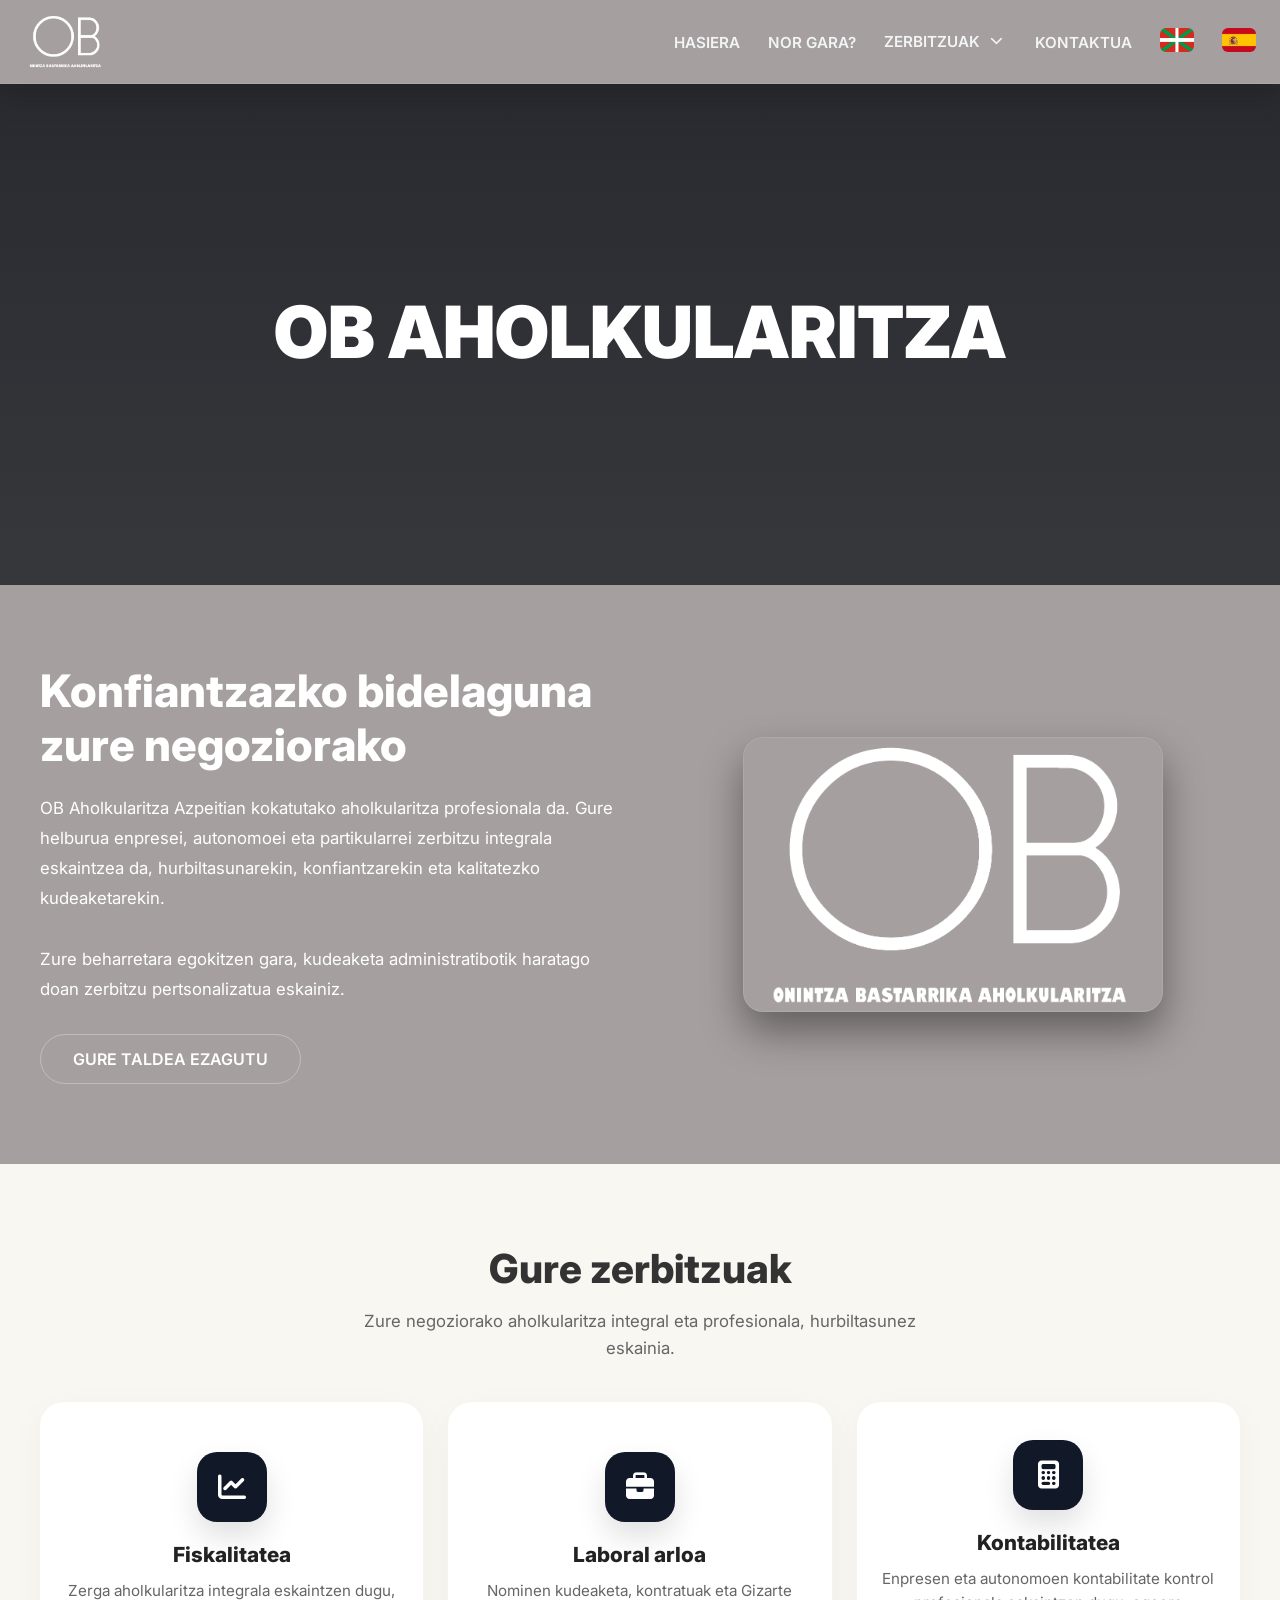
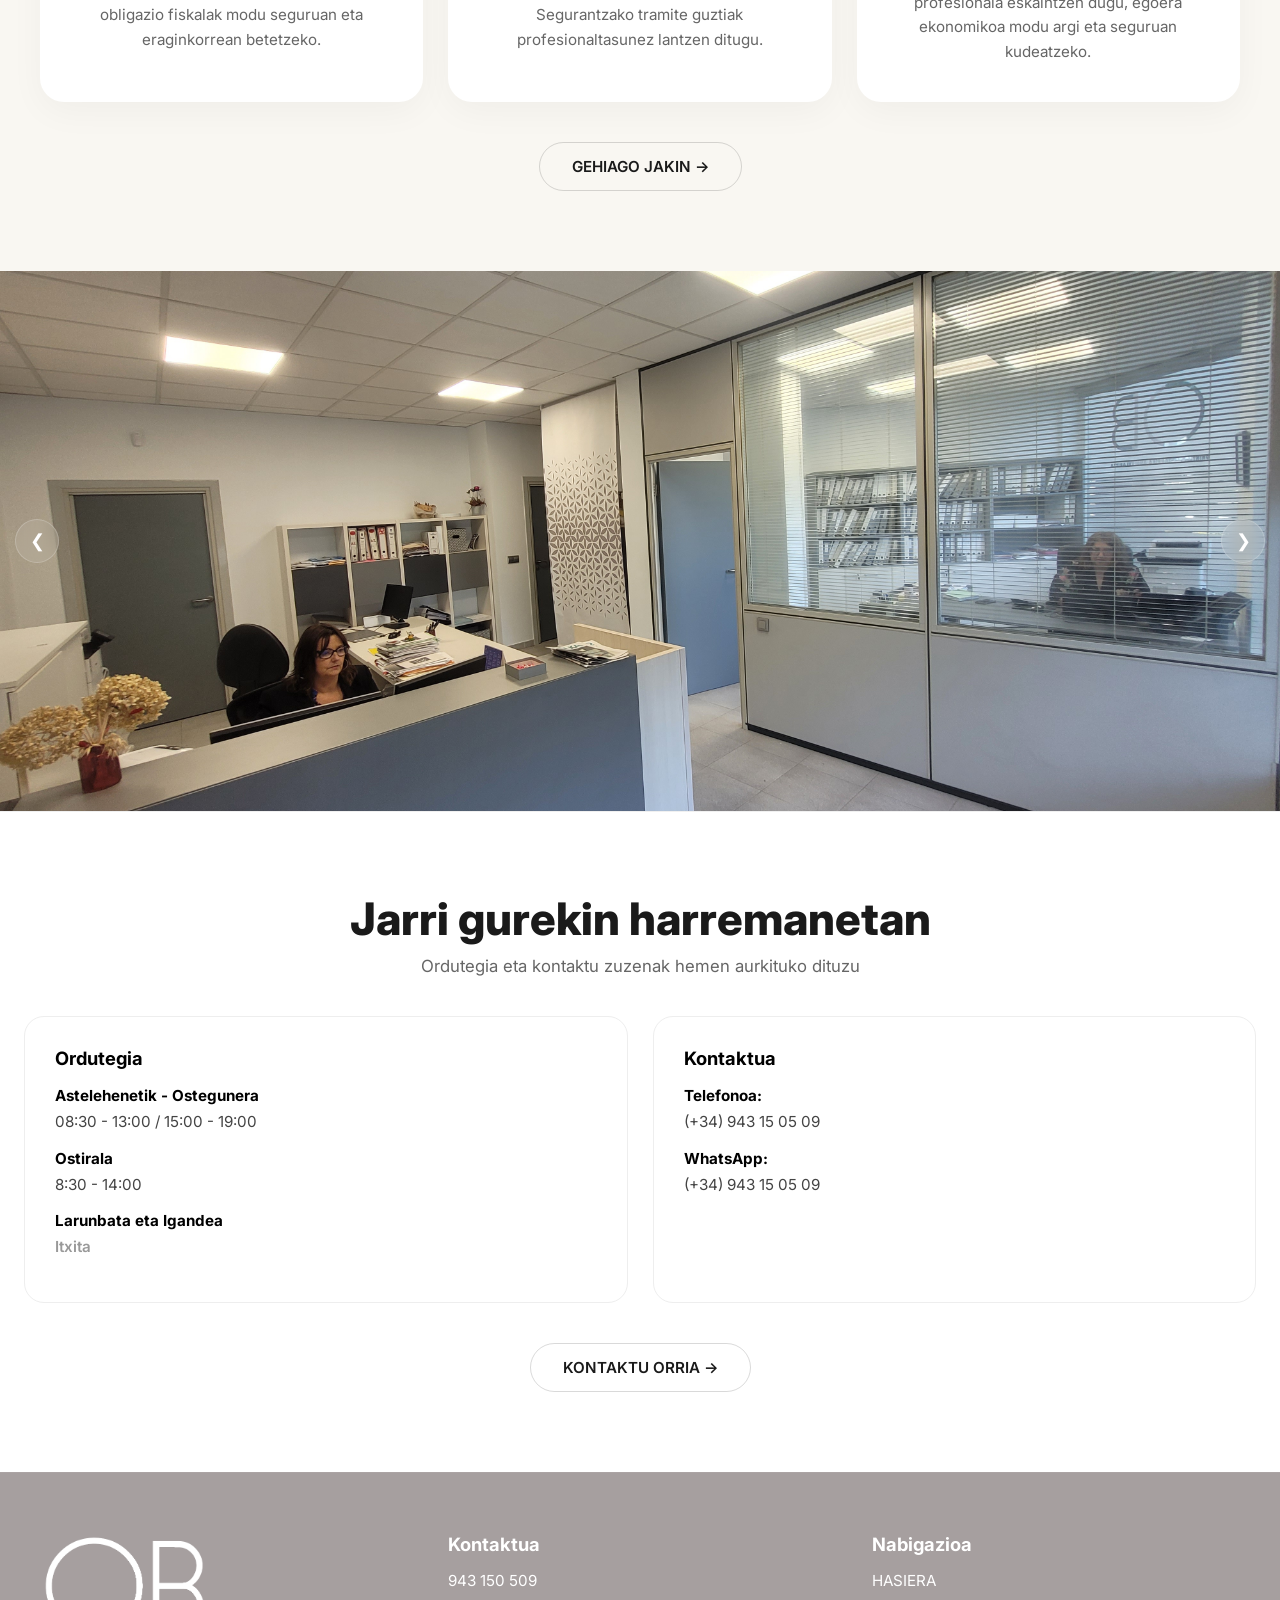
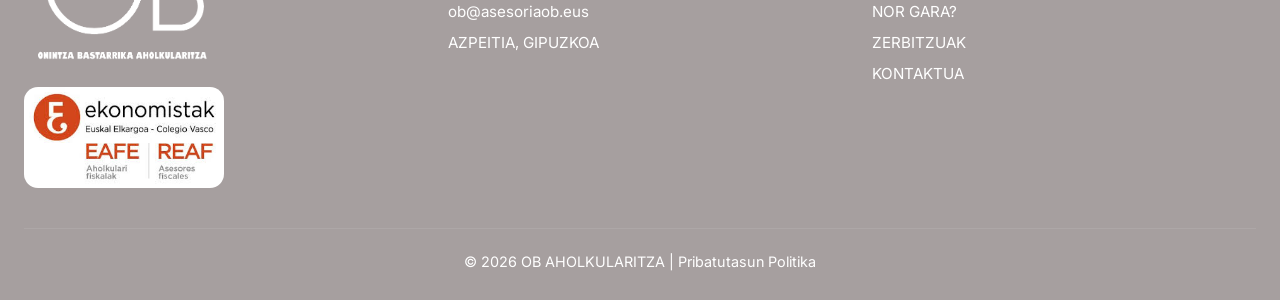
==== commit 42b5d8ee: "bertsio finala" ====
--- a/index.html
+++ b/index.html
@@ -7,7 +7,6 @@
     <title>OB AHOLKULARITZA</title>
     <meta name="description" content="OB Aholkularitza: enpresa eta autonomoentzako zerbitzu fiskalak, kontableak eta laboralak Gipuzkoan.">
 
-<h1>Aholkularitza fiskala, kontablea eta laborala</h1>
 
     <link rel="preconnect" href="https://fonts.googleapis.com">
     <link href="https://fonts.googleapis.com/css2?family=Inter:wght=300;400;500;600;700;800;900&display=swap" rel="stylesheet">
@@ -192,7 +191,7 @@
         .hero-overlay {
             position: absolute;
             inset: 0;
-            background: linear-gradient(135deg, rgba(0,0,0,.85), rgba(17,24,39,.70));
+          background: linear-gradient(to bottom, rgba(63, 63, 70, 0.5), rgba(57, 59, 63, 0.92));
         }
 
         .hero-content {
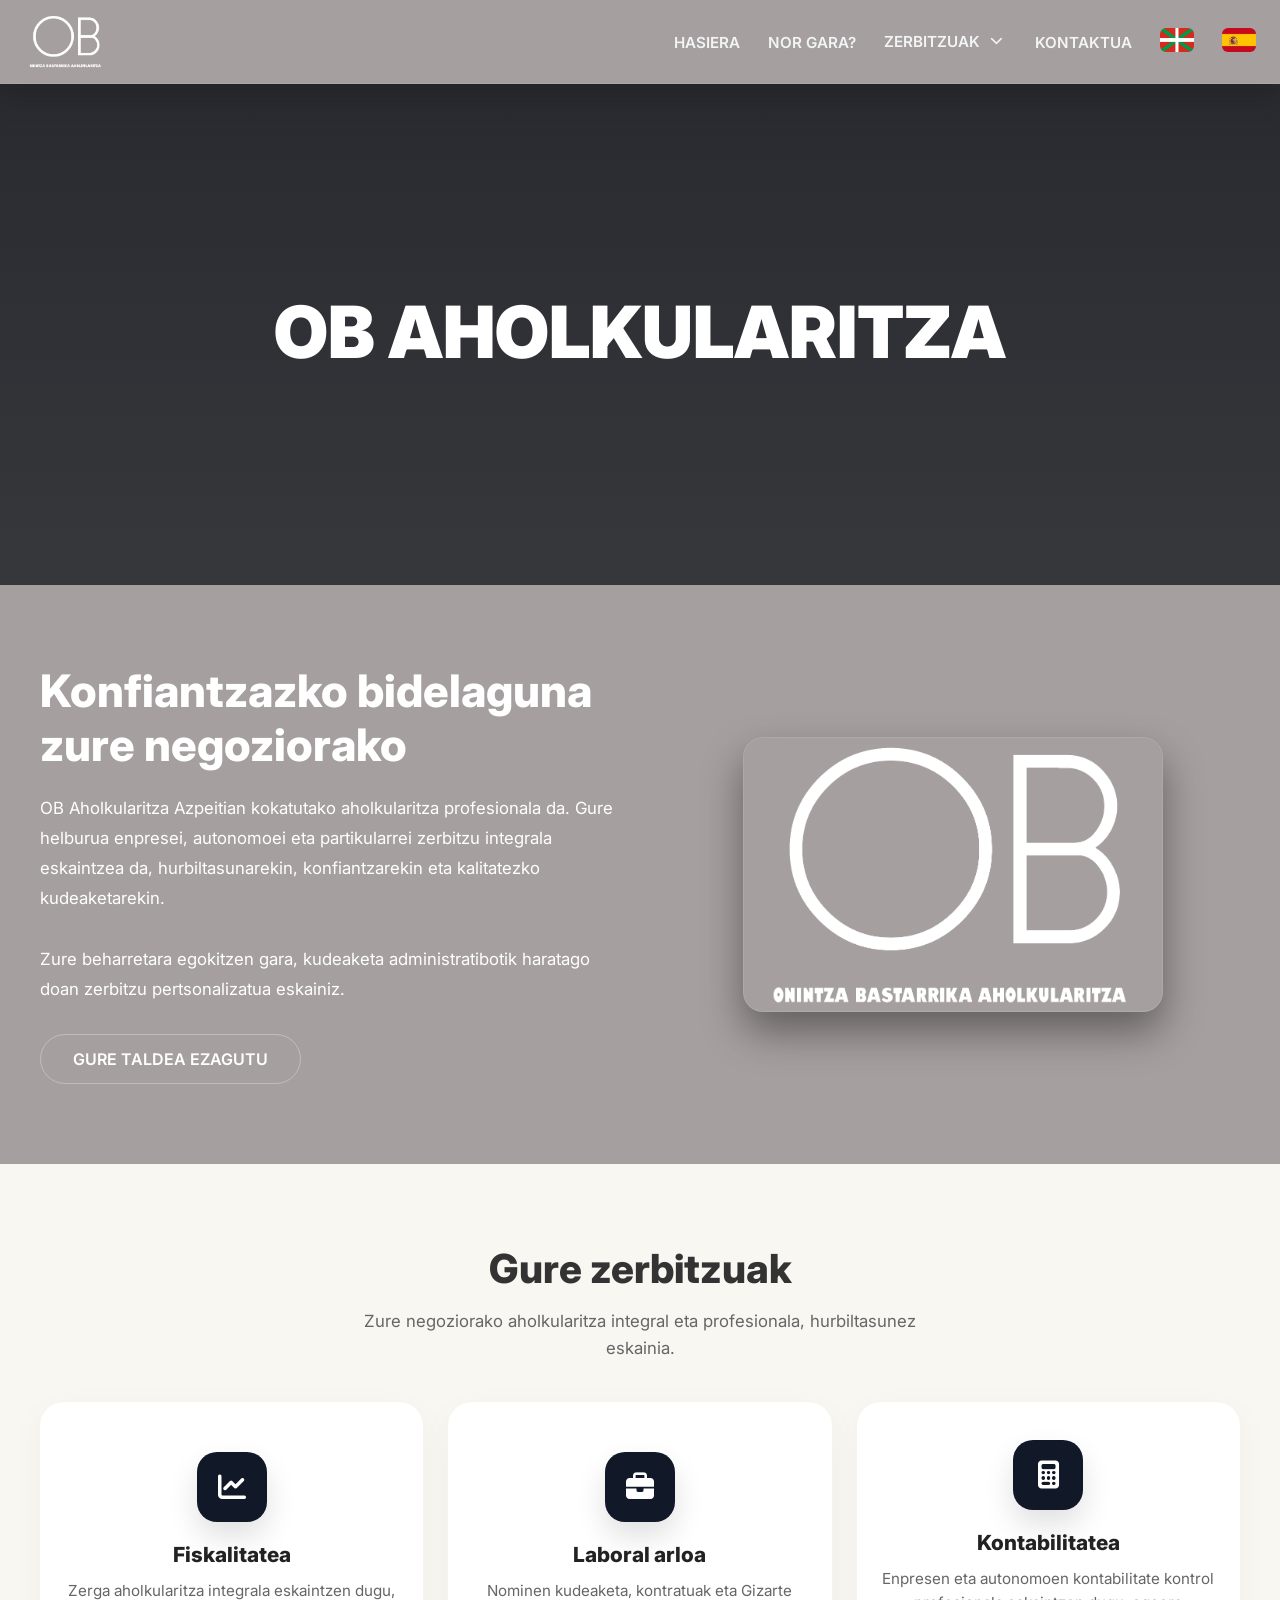
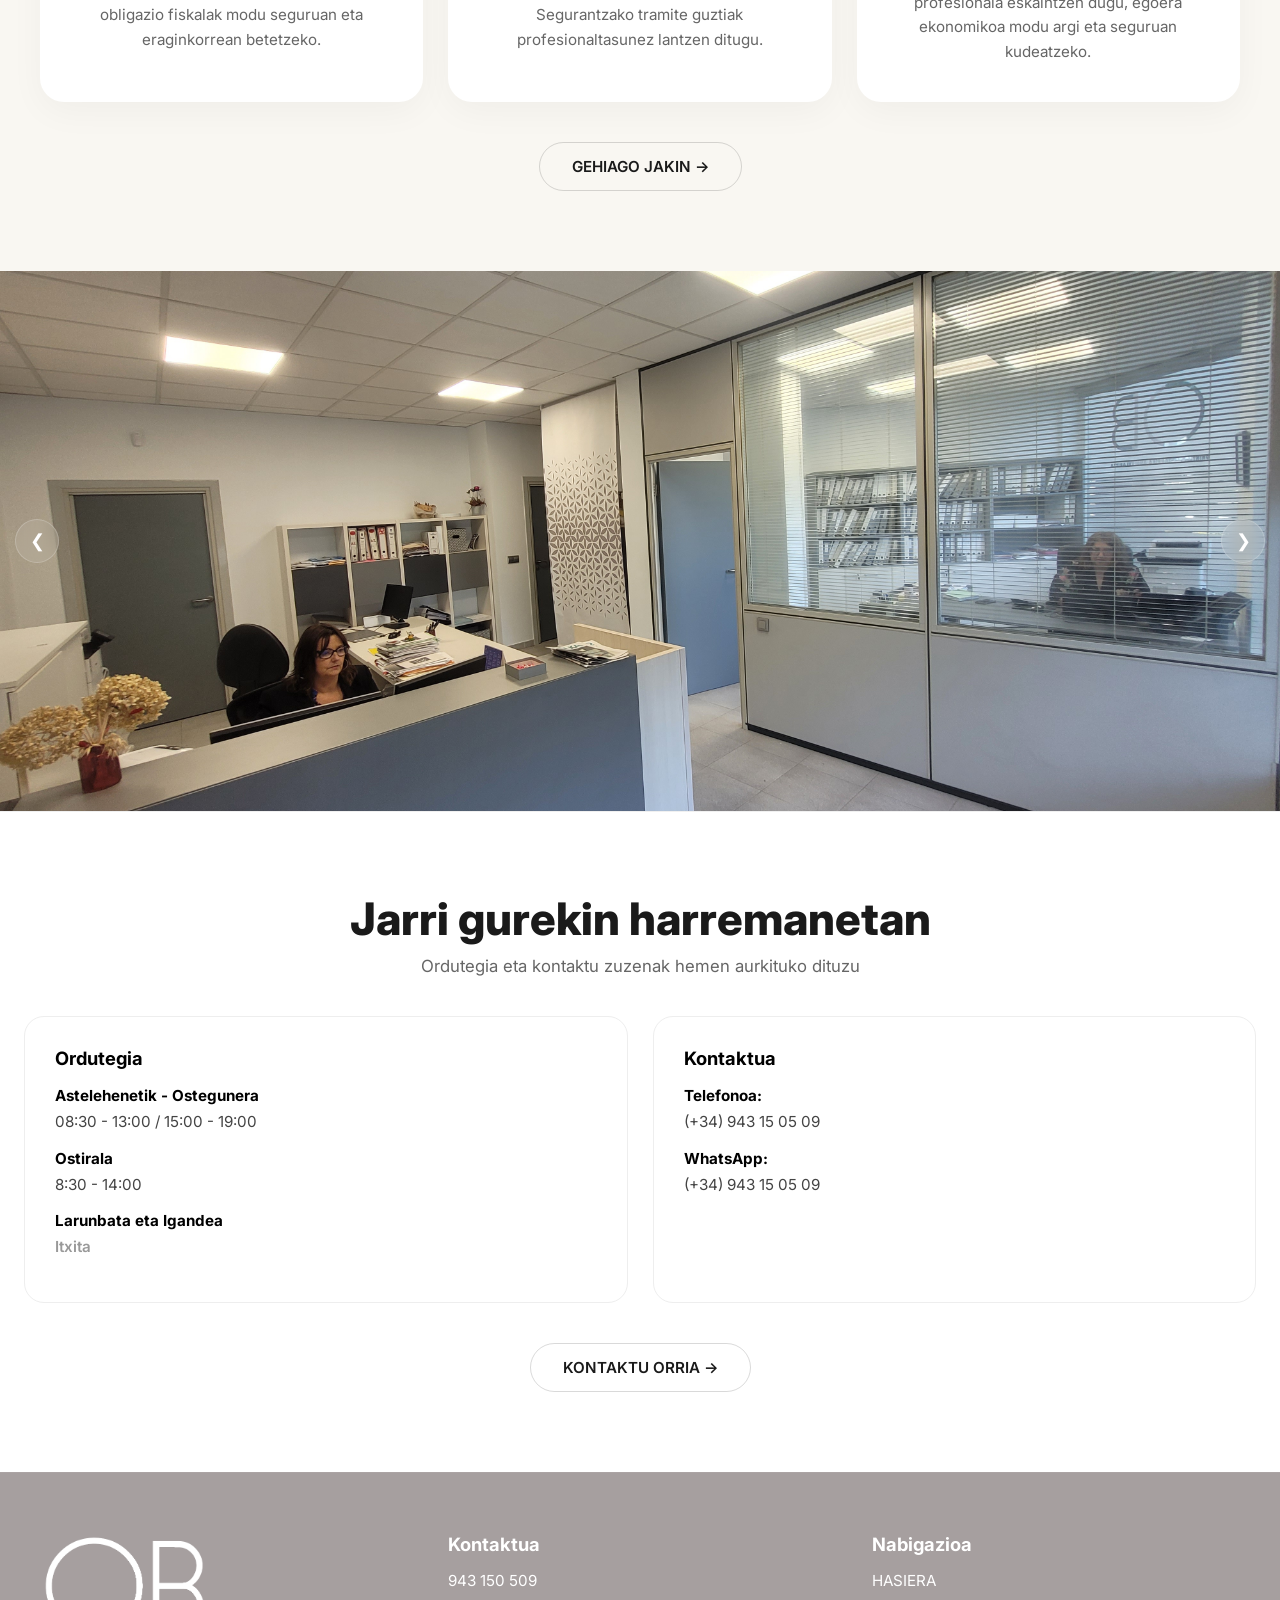
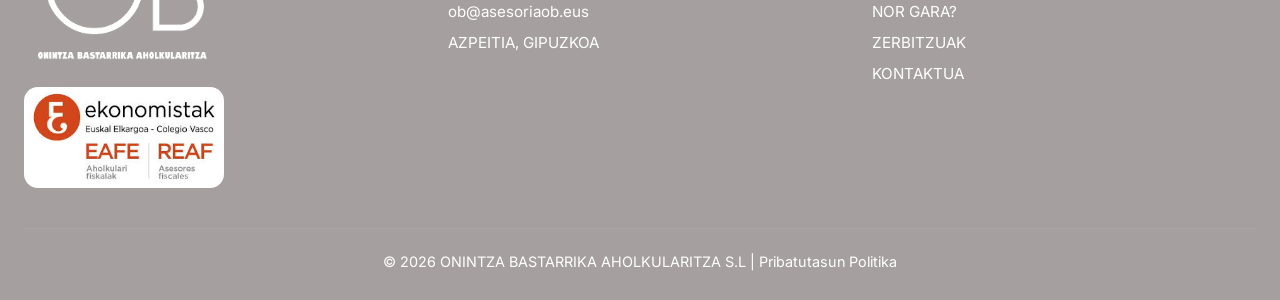
==== commit 46b7be96: "Azken tokeak" ====
--- a/index.html
+++ b/index.html
@@ -1,13 +1,33 @@
 <!DOCTYPE html>
 <html lang="eu">
-
+<script type="application/ld+json">
+{
+  "@context": "https://schema.org",
+  "@type": "AccountingService",
+  "name": "OB Aholkularitza",
+  "url": "https://asesoriaob.eus",
+  "telephone": "+34943150509",
+  "address": {
+    "@type": "PostalAddress",
+    "addressLocality": "Azpeitia",
+    "addressRegion": "Gipuzkoa",
+    "addressCountry": "ES"
+  }
+}
+</script>
 <head>
     <meta charset="UTF-8">
     <meta name="viewport" content="width=device-width, initial-scale=1.0">
     <title>OB AHOLKULARITZA</title>
     <meta name="description" content="OB Aholkularitza: enpresa eta autonomoentzako zerbitzu fiskalak, kontableak eta laboralak Gipuzkoan.">
-
-
+    <meta name="keywords" content="asesoría, aholkularitza, fiscal, laboral, contable, Azpeitia, Gipuzkoa, autónomos, empresas">
+    <meta property="og:title" content="OB Aholkularitza">
+<meta property="og:description" content="Aholkularitza fiskala, laborala eta kontablea Gipuzkoan.">
+<meta property="og:image" content="https://asesoriaob.eus/Media/terrealdayazpeitia/dayvo/logo-ong.png">
+<meta property="og:url" content="https://asesoriaob.eus">
+<meta property="og:type" content="website">
+<link rel="canonical" href="https://asesoriaob.eus/">
+<link rel="icon" type="image/png" href="Media/terrealdayazpeitia/dayvo/logo-ong.png">
     <link rel="preconnect" href="https://fonts.googleapis.com">
     <link href="https://fonts.googleapis.com/css2?family=Inter:wght=300;400;500;600;700;800;900&display=swap" rel="stylesheet">
     <link rel="stylesheet" href="https://cdnjs.cloudflare.com/ajax/libs/font-awesome/6.5.2/css/all.min.css">
@@ -910,7 +930,7 @@
             </div>
 
             <div class="footer-bottom">
-    &copy; 2026 OB AHOLKULARITZA |
+    &copy; 2026 ONINTZA BASTARRIKA AHOLKULARITZA S.L |
     <a href="politika.html" data-i18n="privacy_policy">
         Pribatutasun Politika
     </a>
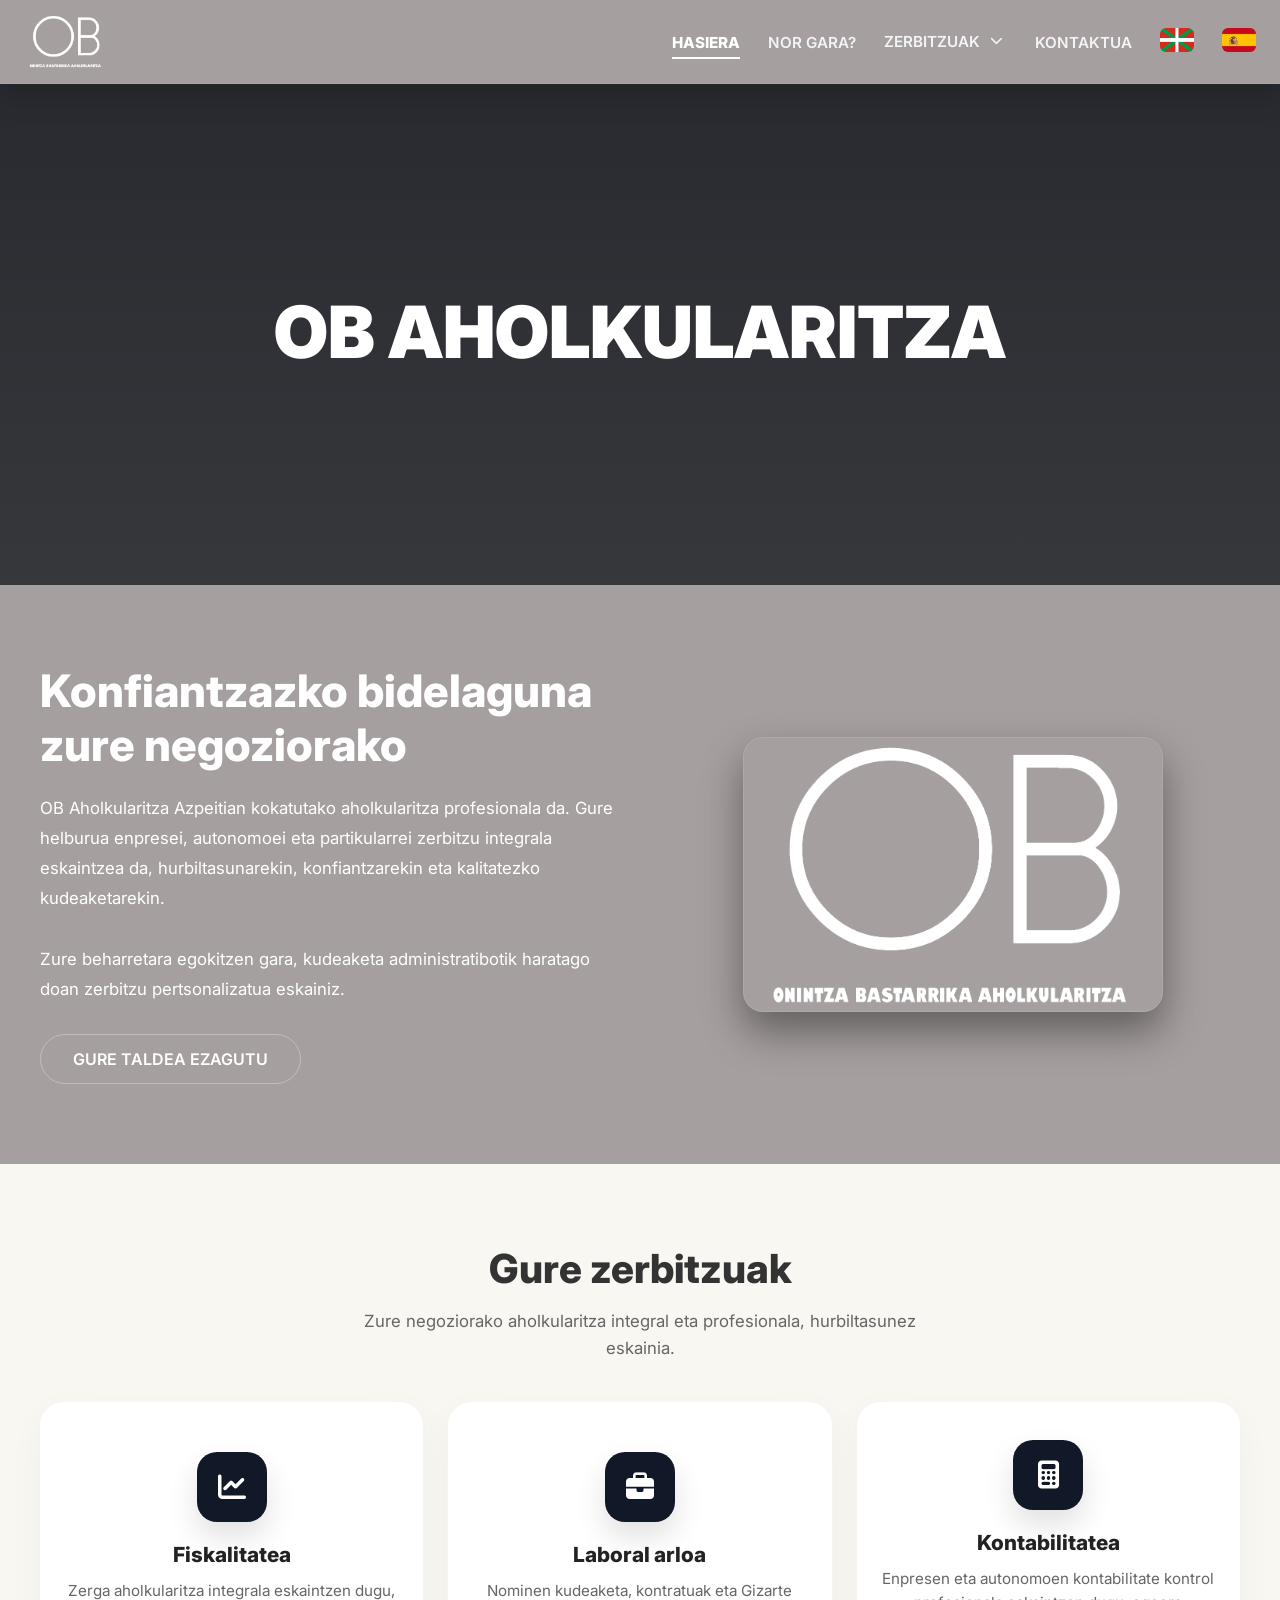
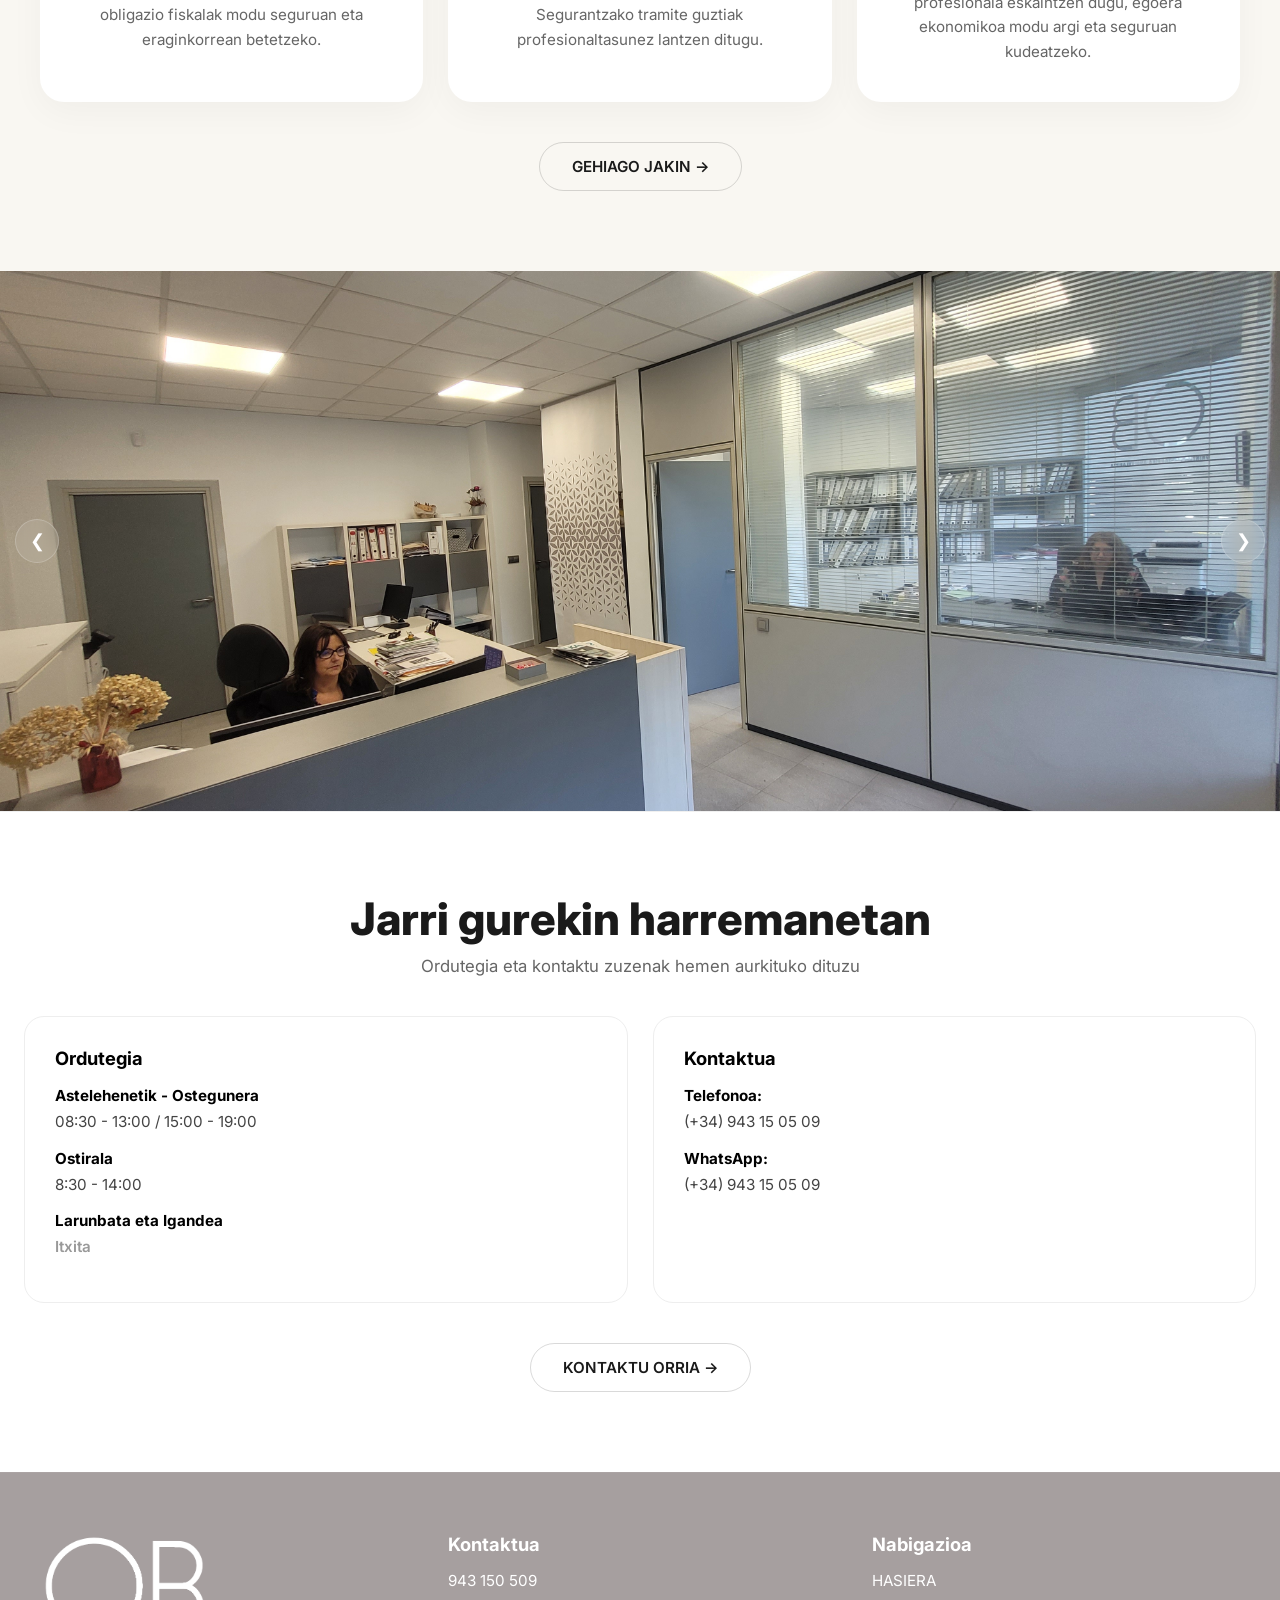
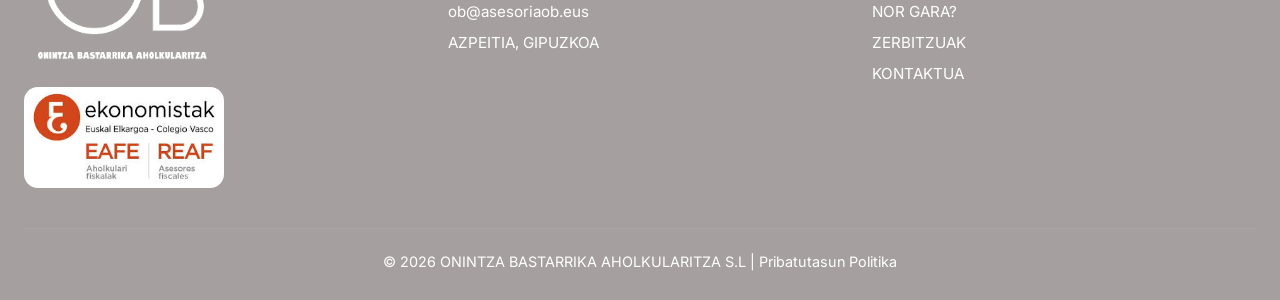
==== commit b08d3110: "Aldaketa finalak" ====
--- a/index.html
+++ b/index.html
@@ -328,7 +328,20 @@
             line-height: 1.6;
         }
 
-       
+       .nav-menu a.active {
+    color: white;
+    font-weight: 800;
+}
+
+.nav-menu a.active::after {
+    width: 100%;
+    background: white;
+}
+
+.dropdown-menu a.active {
+    background: rgba(255,255,255,0.12);
+    border-radius: 10px;
+}
 
         .service-card {
             display: flex;
@@ -986,7 +999,26 @@
                     }
                 });
             }).catch(err => console.error("Errorea hizkuntza fitxategia kargatzean:", err));
-
+const currentPage = window.location.pathname.split("/").pop();
+
+document.querySelectorAll(".nav-menu a").forEach(link => {
+    const href = link.getAttribute("href");
+
+    if (href === currentPage) {
+        link.classList.add("active");
+
+        // Dropdown barruko orria bada
+        const dropdown = link.closest(".dropdown");
+
+        if (dropdown) {
+            const parentLink = dropdown.querySelector('a[href="servicios.html"]');
+
+            if (parentLink) {
+                parentLink.classList.add("active");
+            }
+        }
+    }
+});
         document.querySelectorAll("[data-lang]").forEach(link => {
             link.addEventListener("click", function (e) {
                 e.preventDefault();
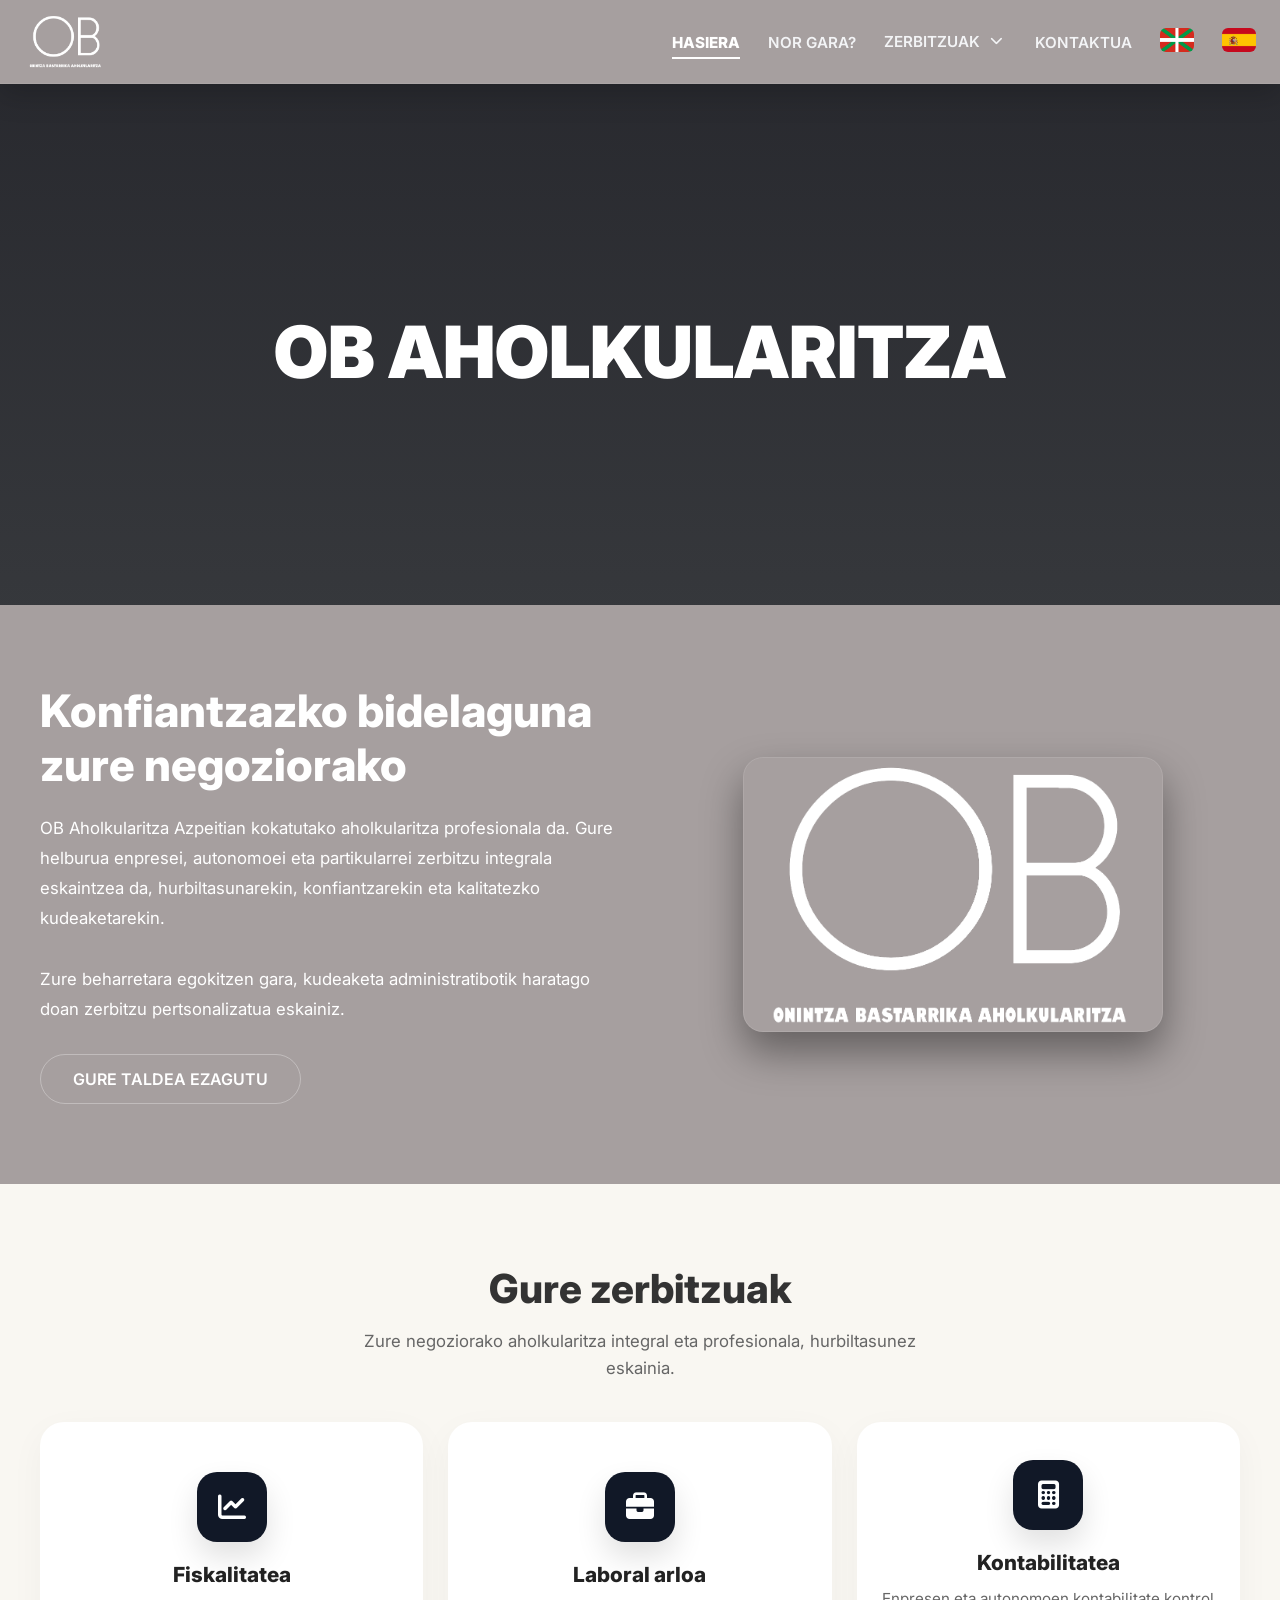
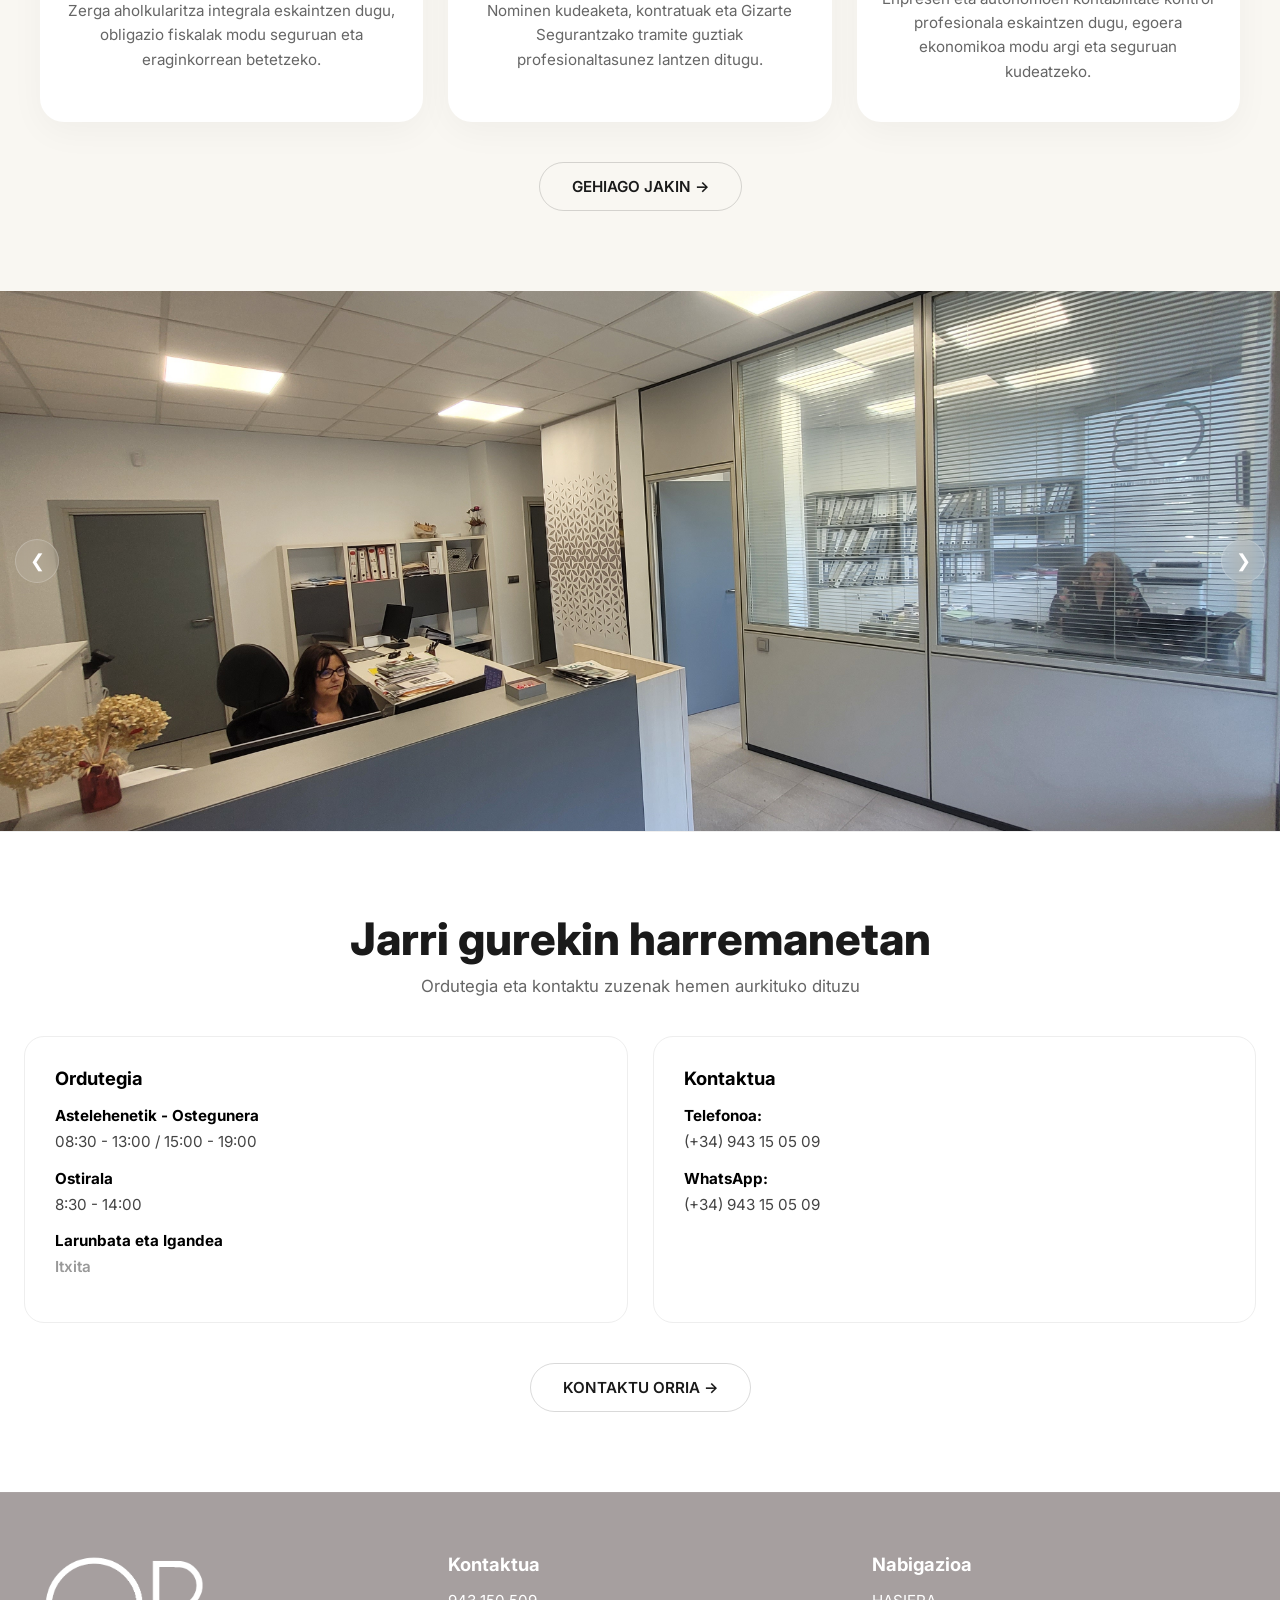
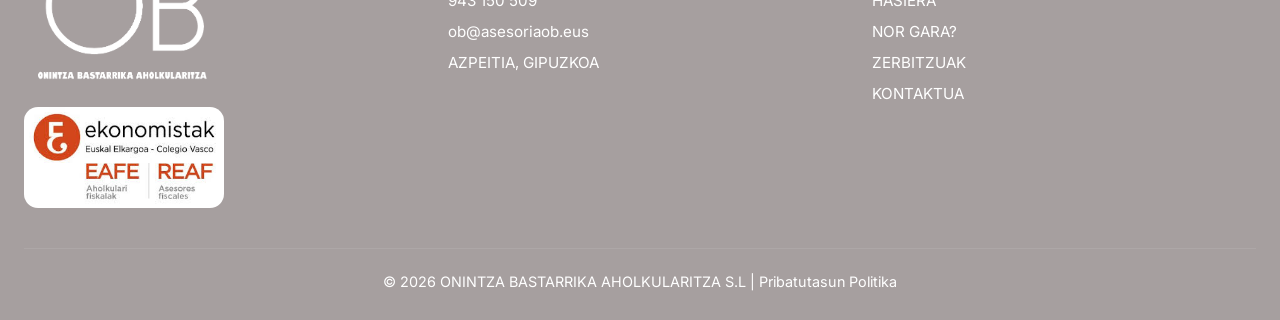
==== commit 2a54b697: "Aldaketak" ====
--- a/index.html
+++ b/index.html
@@ -1,36 +1,72 @@
+
 <!DOCTYPE html>
 <html lang="eu">
-<script type="application/ld+json">
-{
-  "@context": "https://schema.org",
-  "@type": "AccountingService",
-  "name": "OB Aholkularitza",
-  "url": "https://asesoriaob.eus",
-  "telephone": "+34943150509",
-  "address": {
-    "@type": "PostalAddress",
-    "addressLocality": "Azpeitia",
-    "addressRegion": "Gipuzkoa",
-    "addressCountry": "ES"
-  }
-}
-</script>
+
 <head>
     <meta charset="UTF-8">
     <meta name="viewport" content="width=device-width, initial-scale=1.0">
-    <title>OB AHOLKULARITZA</title>
-    <meta name="description" content="OB Aholkularitza: enpresa eta autonomoentzako zerbitzu fiskalak, kontableak eta laboralak Gipuzkoan.">
-    <meta name="keywords" content="asesoría, aholkularitza, fiscal, laboral, contable, Azpeitia, Gipuzkoa, autónomos, empresas">
-    <meta property="og:title" content="OB Aholkularitza">
-<meta property="og:description" content="Aholkularitza fiskala, laborala eta kontablea Gipuzkoan.">
-<meta property="og:image" content="https://asesoriaob.eus/Media/terrealdayazpeitia/dayvo/logo-ong.png">
-<meta property="og:url" content="https://asesoriaob.eus">
-<meta property="og:type" content="website">
-<link rel="canonical" href="https://asesoriaob.eus/">
-<link rel="icon" type="image/png" href="Media/terrealdayazpeitia/dayvo/logo-ong.png">
+
+    <!-- TITLE -->
+    <title>ONINTZA BASTARRIKA AHOLKULARITZA S.L</title>
+
+    <!-- SEO META -->
+    <meta name="description"
+        content="OB Aholkularitza: aholkularitza fiskala, laborala eta kontablea Azpeitian eta Gipuzkoan. Zerbitzu profesionala autonomo eta enpresentzat.">
+
+    <meta name="keywords"
+        content="aholkularitza Azpeitia, asesoría Gipuzkoa, aholkularitza fiskala, laboral, kontabilitatea, autonomoak, enpresak, OB aholkularitza, onintza bastarrika">
+
+    <meta name="robots" content="index, follow">
+
+    <meta name="author" content="ONINTZA BASTARRIKA AHOLKUALRITZA S.L">
+
+    <!-- CANONICAL -->
+    <link rel="canonical" href="https://asesoriaob.eus/">
+
+    <!-- OPEN GRAPH -->
+    <meta property="og:title" content="ONINTZA BASTARRIKA AHOLKULARITZA S.L">
+    <meta property="og:description"
+        content="Aholkularitza fiskala, laborala eta kontablea Azpeitian eta Gipuzkoan.">
+    <meta property="og:image"
+        content="https://asesoriaob.eus/Media/terrealdayazpeitia/dayvo/logo-ong.png">
+    <meta property="og:url" content="https://asesoriaob.eus/">
+    <meta property="og:type" content="website">
+    <meta property="og:locale" content="eu_ES">
+
+    <!-- FAVICON -->
+    <link rel="icon" type="image/png"
+        href="Media/terrealdayazpeitia/dayvo/logo-ong.png">
+
+    <!-- STRUCTURED DATA -->
+    <script type="application/ld+json">
+    {
+      "@context": "https://schema.org",
+      "@type": "AccountingService",
+      "name": "ONINTZA BASTARRIKA AHOLKUALRITZA S.L",
+      "url": "https://asesoriaob.eus",
+      "telephone": "+34943150509",
+      "email": "ob@asesoriaob.eus",
+      "address": {
+        "@type": "PostalAddress",
+        "addressLocality": "Azpeitia",
+        "addressRegion": "Gipuzkoa",
+        "addressCountry": "ES"
+      },
+      "areaServed": "Gipuzkoa",
+      "priceRange": "€€"
+    }
+    </script>
+
+    <!-- FONTS -->
     <link rel="preconnect" href="https://fonts.googleapis.com">
-    <link href="https://fonts.googleapis.com/css2?family=Inter:wght=300;400;500;600;700;800;900&display=swap" rel="stylesheet">
-    <link rel="stylesheet" href="https://cdnjs.cloudflare.com/ajax/libs/font-awesome/6.5.2/css/all.min.css">
+    <link href="https://fonts.googleapis.com/css2?family=Inter:wght=300;400;500;600;700;800;900&display=swap"
+        rel="stylesheet">
+
+    <!-- ICONS -->
+    <link rel="stylesheet"
+        href="https://cdnjs.cloudflare.com/ajax/libs/font-awesome/6.5.2/css/all.min.css">
+```
+
 
     <style>
         /* RESET & BASE */
